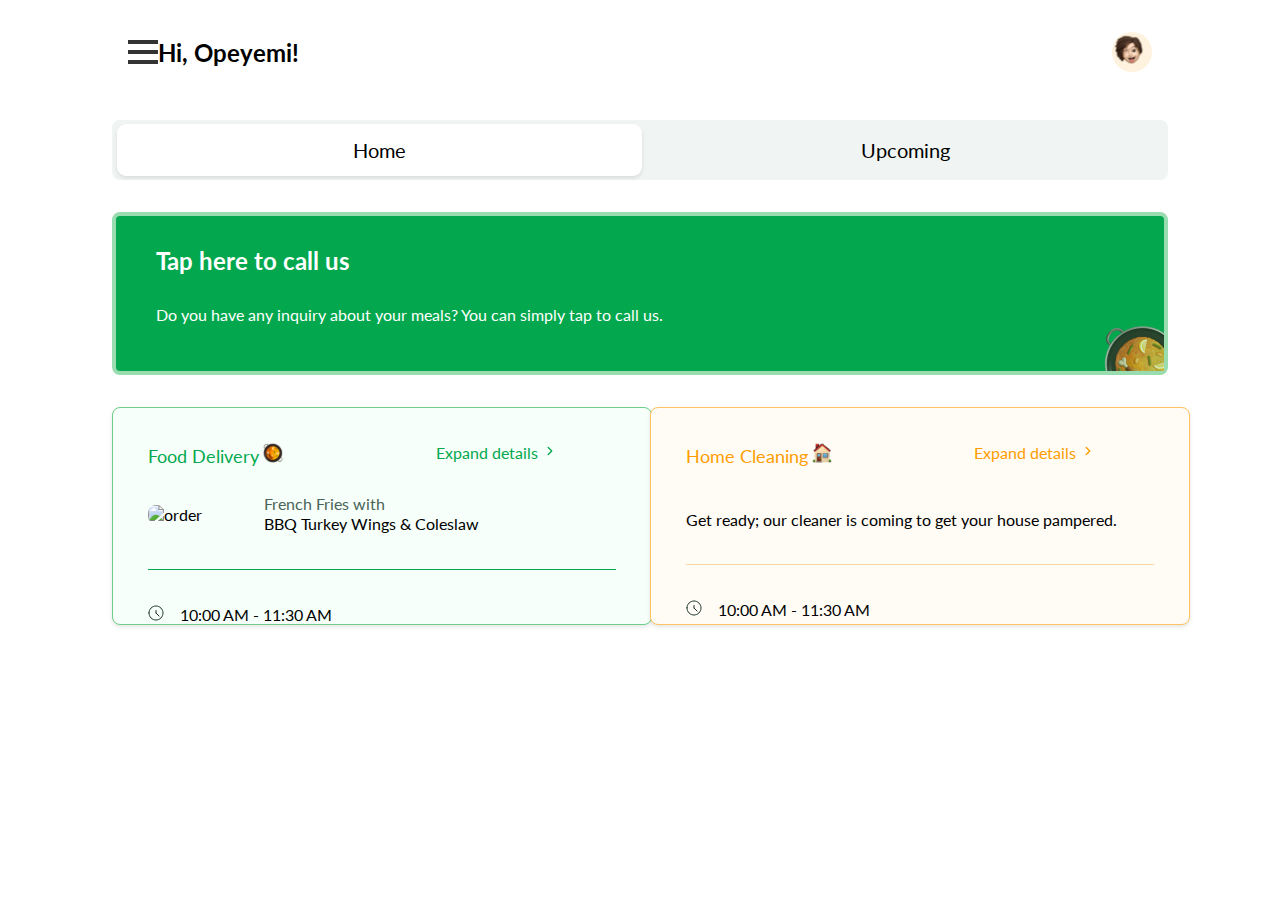
==== home.html @ b4d0a878 "created  homePage(screen  9) and started the modal" ====
<!DOCTYPE html>
<html lang="en">
  <head>
    <meta charset="UTF-8" />
    <meta http-equiv="X-UA-Compatible" content="IE=edge" />
    <meta name="viewport" content="width=device-width, initial-scale=1.0" />
    <link rel="stylesheet" href="./CSS/home.css" />
    <link rel="stylesheet" href="CSS/modal.css">
    <link rel="preconnect" href="https://fonts.googleapis.com" />
    <link rel="preconnect" href="https://fonts.gstatic.com" crossorigin />
    <link
      href="https://fonts.googleapis.com/css2?family=Lato:ital,wght@0,100;0,300;0,400;0,700;0,900;1,400&display=swap"
      rel="stylesheet"
    />
    <script src="./JS/script.js" defer></script>
    <title>Document</title>
  </head>
  <body class="container">
    <header class="mobile-header">
      <div class="left-content">
        <button
          class="menu-toggle"
          aria-label="Toggle Menu"
        >
          <span></span>
          <span></span>
          <span></span>
        </button>

        <h2 >Hi, Opeyemi!</h2>
      </div>
      <div class="picture right-content">
        <img
          src="./Assests/profilepicture.svg  "
          alt="DP"
          class="profilepicture"
        />
      </div>
    </header>

    <div class="heading">
      <p class="active">Home</p>
      <p>Upcoming</p>
    </div>

    <div class="inquiry">
      <h2>Tap here to call us</h2>
      <p>
        Do you have any inquiry about your meals? You can simply tap to call us.
      </p>
      <div class="image">
        <img src="./Assests/inquiry.svg" alt="food" />
      </div>
    </div>

    <div class="card-list">
        <section class="card coloured_1">
          <div class="card-details">
            <div class="card-descr">
                <span class="descr-span" style="color: #03a84e;">Food Delivery</span>
              <img src="./Assests/food.svg" alt="food" />
            </div>
            <div class="card-descr descr-p1" id="getFoodDetails">
              <span > Expand details </span>
              <span><img src="./Assests/ArrowExpand.svg" alt="" /></span>
            </div>
          </div>
          <div class="food-item time">
            <img src="./Assests/chicken.svg" alt="order" class="food-image">
            <div class="food-info">
              <h2>French Fries with</h2>
              <p>BBQ Turkey Wings & Coleslaw</p>
            </div>
          </div>
          
          <div class="line2"></div>
          <div class="time">
            <img src="./Assests/clock.svg" alt="time">
            <p class="time-time">10:00 AM - 11:30 AM</p>
          </div>
        </section>
        <section class="card coloured_2">
          <div class="card-details">
            <div class="card-descr">
                <span class="descr-span" style="color: #FF9D00;">Home Cleaning</span>
              <img src="./Assests/cleaning.svg" alt="food" />
            </div>
            <div class="card-descr descr-p2" id="getCleaningDetails">
              <span > Expand details </span>
              <span><img src="./Assests/Arrow (1).svg" alt="" /></span>
            </div>
          </div>
          <p class="time" style="padding-top: 2rem;">Get ready; our cleaner is coming to get your house pampered.</p>
          <div class="line"></div>
          <div class="time">
            <img src="./Assests/clock.svg" alt="time">
            <p class="time-time">10:00 AM - 11:30 AM</p>
          </div>
        </section>
    </div>

    <div id="modal" class="modal">
      <div class="modal-content">
        <p>Mon, 08 Sep 2021</p>
        <span class="close-btn" id='closeBtn' onclick="closeModal()">&times;</span>
        <div class="food-item time">
          <img src="./Assests/food.svg" alt="order" class="food-image">
          <div class="food-info">
            <h2>Order Status</h2>
            <p>Order has arrived</p>
          </div>
        </div>
        <h2>Modal Title</h2>
        <p>This is the content of the modal.</p>
      </div>
    </div>
  </body>
</html>
---- CSS/home.css ----
* {
  margin: 0;
  padding: 0;
  box-sizing: border-box;
}

body {
  font-family: "Lato", sans-serif;
}

.container {
  background-color: white;
  margin: 1rem 7rem 0 7rem;
  display: flex;
  flex-direction: column;
  justify-content: center;
}

.picture {
  display: flex;
  align-items: center;
  justify-content: center;
  width: 40px;
  height: 40px;
  flex-shrink: 0;
  background: #fff3df;
  border-radius: 50%;
}

.mobile-header {
  display: flex;
  align-items: center;
  justify-content: space-between;
  padding: 1rem;
  background-color: white;
}
.heading {
  display: flex;
  align-items: center;
  justify-content: space-around;
  background: #f0f4f2;
  height: 60px;
  width: 100%;
  font-size: 20px;
  border-radius: 8px;
  margin-top: 2rem;
}

.heading p {
  flex: 1;
  text-align: center;
  padding: 0.9rem;
  cursor: pointer;
  transition: background-color 0.3s ease;
}

.heading p.active {
  background-color: white;
  width: 50%;
  margin-left: 0.3rem;
  border-radius: 9px;
  box-shadow: 0 2px 4px rgba(0, 0, 0, 0.1);
}

.menu-toggle {
  display: flex;
  flex-direction: column;
  justify-content: space-between;
  width: 30px;
  height: 24px;
  cursor: pointer;
  background-color: transparent;
  border: none;
  padding: 0;
  margin: 0;
}

.menu-toggle span {
  width: 30px;
  height: 4px;
  background-color: #333;
  transition: transform 0.3s ease;
}

.left-content {
  display: flex;
  align-items: center;
}

.right-content img {
  width: 40px;
  height: 40px;
  object-fit: cover;
  border-radius: 50%;
}

.inquiry {
  border-radius: 8px;
  border: 4px solid #98dcaf;
  background: #03a84e;
  margin-top: 2rem;
  color: white;
}

.inquiry h2,
.inquiry p {
  padding: 30px 0 0 40px;
}

.image {
  display: flex;
  align-items: end;
  justify-content: end;
}

.food-details {
  border-radius: 8px;
  border: 1px solid #6ece8a;
  background: #f6fffa;
}

.food-details button {
  display: inline-flex;
  height: 24px;
  padding: 6px;
  align-items: center;
  gap: 2px;
  flex-shrink: 0;
  border-radius: 100px;
  background: #e9fbf2;
}

.line {
  height: 1px;
  width: 87%;
  margin: 35px;
  background: #ffda9f;
}

.line2 {
  height: 1px;
  width: 87%;
  margin: 35px;
  background: #03a84e;
}

.card-list {
  display: grid;
  grid-template-columns: repeat(auto-fit, minmax(300px, 1fr));
  gap: 20px;
  margin-top: 2rem;
}

.card {
  border-radius: 16px;
  overflow: hidden;
  box-shadow: 0 2px 4px rgba(0, 0, 0, 0.1);
  width: 540px;
  transition: ease-in all 0.5s;
  transition-duration: 300ms;
  cursor: pointer;
}

.card:hover {
  transform: translateY(-1px);
  transform: scale(0.97);
}

.card-details {
  display: flex;
  height: 70px;
  width: 480px;
  justify-content: space-between;
  overflow-x: auto;
  padding: 35px;
}

.card-descr {
  height: 100%;
}

.descr-span {
  color: #0f241b;
  font-size: 18px;
  font-style: normal;
  font-weight: 400;
  line-height: 24px;
}

.descr-p1{
  color: #03a84e;
  text-align: right;
  font-size: 16px;
  font-style: normal;
  font-weight: 400;
  line-height: 20px;
}
.descr-p2{
 color: #FF9D00;
 text-align: right;
  font-size: 16px;
  font-style: normal;
  font-weight: 400;
  line-height: 20px;
}
.time {
  display: flex;
  align-items: start;
  justify-content: start;
  padding-left: 35px;
}

.time-time{
    margin-left: 1rem;
}

.coloured_2 {
  border-radius: 8px;
  border: 1px solid #ffc260;
  background: #fffbf5;
}

.coloured_1 {
  border-radius: 8px;
  border: 1px solid #6ece8a;
  background: #f6fffa;
}

.food-item {
    display: flex;
    align-items: center;
    margin-top: 1rem;
  }
  
.food-image {
    width: 100px; 
    height: auto; 
    margin-right: 1rem;
    border-radius: 8px; 
}
  
.food-info {
    display: flex;
    flex-direction: column;
}

.food-info h2{
 color: #4B6358;
 font-size: 16px;
 font-weight: 400;
 line-height: 20px;
 letter-spacing: 0em;
 text-align: left; 
}

.food-info p{
    font-size: 16px;
    font-weight: 400;
    line-height: 20px;
    letter-spacing: 0em;
    text-align: left; 
}
---- CSS/modal.css ----
.modal {
  display: none;
  justify-content: center;
  align-items: center;
  position: fixed;
  top: 0;
  left: 0;
  width: 100%;
  height: 100%;
  background-color: rgba(0, 0, 0, 0.8);
  z-index: 999;
  animation: fadeIn 0.5s ease-out;
}

.modal-content {
  background-color: #fff;
  padding: 1rem;
  border-radius: 8px;
  box-shadow: 0 0 10px rgba(0, 0, 0, 0.3);
  opacity: 0;
  animation: slideUp 0.3s ease-out 0.2s forwards;
}

.close-btn {
  position: absolute;
  top: 0.5rem;
  right: 0.5rem;
  font-size: 24px;
  cursor: pointer;
  opacity: 0.5;
  transition: opacity 0.2s ease;
}

.close-btn:hover {
  opacity: 1;
}

@keyframes fadeIn {
  from {
    opacity: 0;
    transform: translateY(-20px);
  }
  to {
    opacity: 1;
    transform: translateY(0);
  }
}

@keyframes slideUp {
  to {
    opacity: 1;
    transform: translateY(0);
  }
}
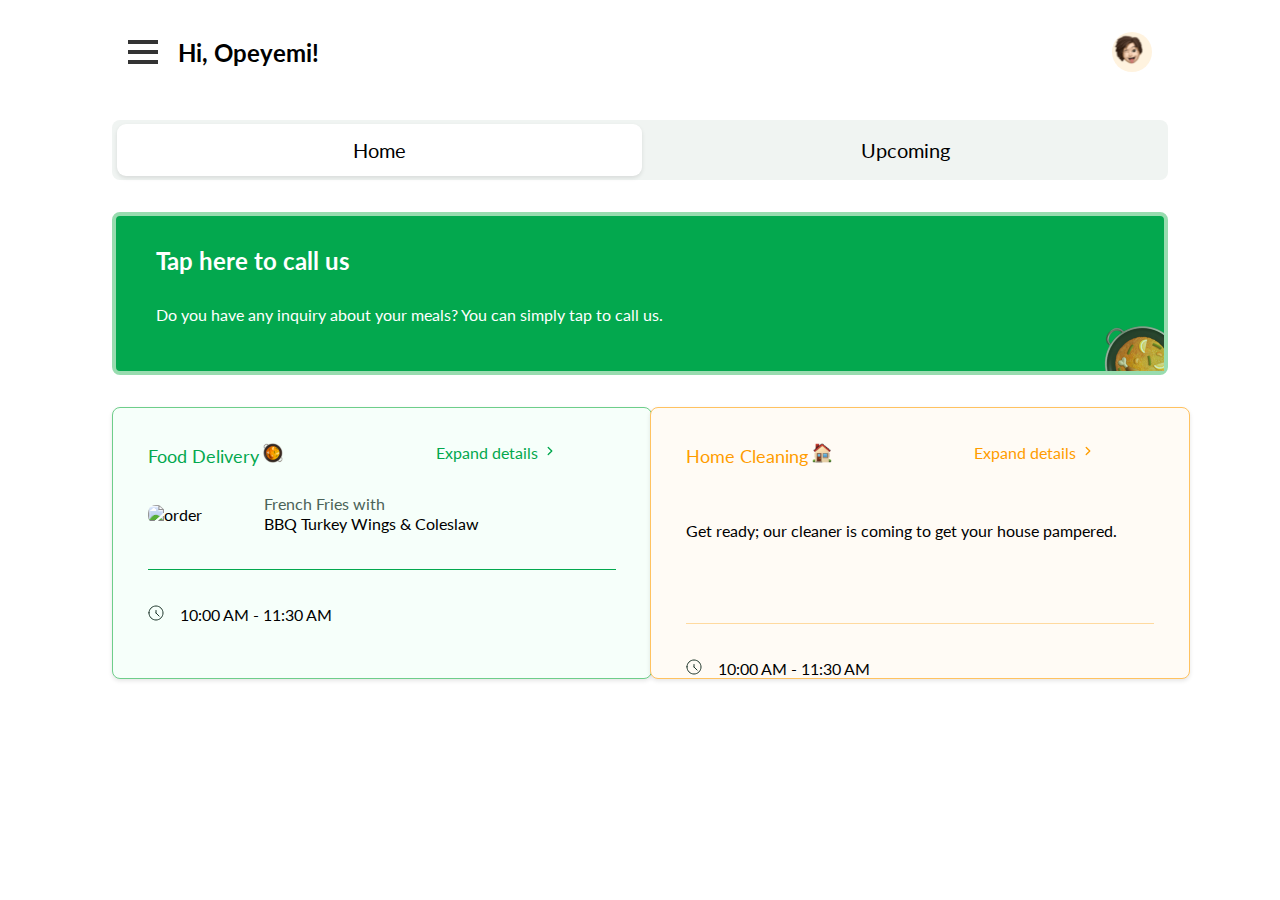
==== commit 7cd41222: "finished the food details modal (screen 10)" ====
--- a/home.html
+++ b/home.html
@@ -27,7 +27,7 @@
           <span></span>
         </button>
 
-        <h2 >Hi, Opeyemi!</h2>
+        <h2>Hi, Opeyemi!</h2>
       </div>
       <div class="picture right-content">
         <img
@@ -87,10 +87,10 @@
             </div>
             <div class="card-descr descr-p2" id="getCleaningDetails">
               <span > Expand details </span>
-              <span><img src="./Assests/Arrow (1).svg" alt="" /></span>
+              <span><img src="./Assests/CleaningExpand.svg" alt="" /></span>
             </div>
           </div>
-          <p class="time" style="padding-top: 2rem;">Get ready; our cleaner is coming to get your house pampered.</p>
+          <p class="time" style="padding-top: 2.7rem; padding-bottom: 3rem;">Get ready; our cleaner is coming to get your house pampered.</p>
           <div class="line"></div>
           <div class="time">
             <img src="./Assests/clock.svg" alt="time">
@@ -101,17 +101,44 @@
 
     <div id="modal" class="modal">
       <div class="modal-content">
-        <p>Mon, 08 Sep 2021</p>
+        <p class="modal-date">Mon, 08 Sep 2021</p>
         <span class="close-btn" id='closeBtn' onclick="closeModal()">&times;</span>
-        <div class="food-item time">
-          <img src="./Assests/food.svg" alt="order" class="food-image">
-          <div class="food-info">
+        <div class="food-item ">
+          <img src="./Assests/food.svg" alt="order" class="order-img">
+          <div class="food-info order-info">
             <h2>Order Status</h2>
-            <p>Order has arrived</p>
+            <h3>Order has arrived</h3>
           </div>
         </div>
-        <h2>Modal Title</h2>
-        <p>This is the content of the modal.</p>
+        <div class="address-details food-info">
+          <h2 style="margin-bottom: 0.7rem;">Delivery Address</h2>
+          <p>No 6B, Radiators Spring, Lightning Estate, Lagos, Nigeria.</p>
+        </div>
+        
+        <div >
+          <ul class="orderProgress">
+            <li class="orderProgress-item current">
+              <section class="order-item">
+                <div class="order-details">
+                  <h3>Order has arrived</h3>
+                  <p>10:56 AM</p>
+                </div>
+               <p>Your order has arrived at your location. Pick it up!</p> 
+              </section>
+            </li>
+            <li class="orderProgress-item is-done">
+              <section class="order-item">
+                <div class="order-details">
+                  <h3>Order on the way</h3>
+                  <p>9:14 AM</p>
+                </div>
+               <p>Your order has been dispatched and is on the way to you.</p>
+              </section>
+              
+          </ul>
+          </div>
+        
+
       </div>
     </div>
   </body>
--- a/CSS/home.css
+++ b/CSS/home.css
@@ -87,6 +87,10 @@
   align-items: center;
 }
 
+.left-content h2{
+  padding-left: 20px;
+}
+
 .right-content img {
   width: 40px;
   height: 40px;
@@ -100,6 +104,7 @@
   background: #03a84e;
   margin-top: 2rem;
   color: white;
+  cursor: pointer;
 }
 
 .inquiry h2,
--- a/CSS/modal.css
+++ b/CSS/modal.css
@@ -10,6 +10,7 @@
   background-color: rgba(0, 0, 0, 0.8);
   z-index: 999;
   animation: fadeIn 0.5s ease-out;
+  font-family: "Lato", sans-serif;
 }
 
 .modal-content {
@@ -19,20 +20,169 @@
   box-shadow: 0 0 10px rgba(0, 0, 0, 0.3);
   opacity: 0;
   animation: slideUp 0.3s ease-out 0.2s forwards;
+  width: 60%;
+  top: 50%;
+  left: 50%;
+  padding: 50px;
 }
 
 .close-btn {
-  position: absolute;
+  text-align: center;
+  position: absolute;
+  margin-top: 2.1rem;
+  margin-right: 2.1rem;
   top: 0.5rem;
   right: 0.5rem;
   font-size: 24px;
   cursor: pointer;
+  background: #f0f4f2;
+  border-radius: 50%;
+  width: 30px;
+  height: 30px;
   opacity: 0.5;
   transition: opacity 0.2s ease;
 }
 
 .close-btn:hover {
   opacity: 1;
+}
+
+.food-order {
+  width: 18px;
+  height: 18px;
+  background: white;
+  border: 5px solid #03a84e;
+  border-radius: 50%;
+  margin-right: 2rem;
+}
+
+.order-details {
+  display: flex;
+  align-items: center;
+  justify-content: space-between;
+}
+
+.order-details p {
+  color: #4b6358;
+}
+
+.address-details {
+  margin-top: 2rem;
+  border: 1px dotted #cbd8d2;
+  height: 110px;
+  padding-left: 25px;
+  padding-top: 25px;
+  margin-bottom: 2rem;
+  border-radius: 8px;
+}
+
+.food-order-body {
+  display: flex;
+  align-items: center;
+  justify-content: start;
+}
+
+.order-img {
+  width: 50px;
+  padding-left: -10px;
+}
+
+.order-info {
+  padding-left: 10px;
+}
+
+.modal-date {
+  color: #4b6358;
+  font-size: 14px;
+  font-style: normal;
+  font-weight: 400;
+  line-height: 16px;
+}
+
+.wrapper {
+  width: 330px;
+  font-family: "Helvetica";
+  font-size: 14px;
+  border: 1px solid #ccc;
+}
+
+.order-item {
+  height: 100px;
+}
+.orderProgress {
+  position: relative;
+  padding-left: 45px;
+  list-style: none;
+}
+
+.orderProgress::before {
+  display: inline-block;
+  content: "";
+  position: absolute;
+  top: 0;
+  left: 15px;
+  width: 10px;
+  height: 100%;
+}
+
+.orderProgress-item {
+  position: relative;
+  counter-increment: list;
+}
+
+.orderProgress-item:not(:last-child) {
+  padding-bottom: 20px;
+}
+
+.orderProgress-item::before {
+  display: inline-block;
+  content: "";
+  position: absolute;
+  left: -30px;
+  height: 100%;
+  width: 10px;
+}
+
+.orderProgress-item::after {
+  content: "";
+  display: inline-block;
+  position: absolute;
+  top: 0;
+  left: -40px;
+  width: 20px;
+  height: 20px;
+  border-radius: 50%;
+  background-color: #fff;
+}
+
+.orderProgress-item.is-done::before {
+  border-left: 2px dotted #fcfffe;
+}
+
+.orderProgress-item.is-done::after {
+  content: "✔";
+  font-size: 30px;
+  width: 10px;
+  color: #03a84e;
+  text-align: center;
+}
+
+.orderProgress-item.current::before {
+  border-left: 2px dotted #03a84e;
+}
+
+.orderProgress-item.current::after {
+  content: " ";
+  padding-top: 1px;
+  width: 11px;
+  height: 11px;
+  top: -4px;
+  left: -42px;
+  font-size: 14px;
+  text-align: center;
+  color: #03a84e;
+  border: 8px solid #03a84e;
+  background-color: white;
 }
 
 @keyframes fadeIn {
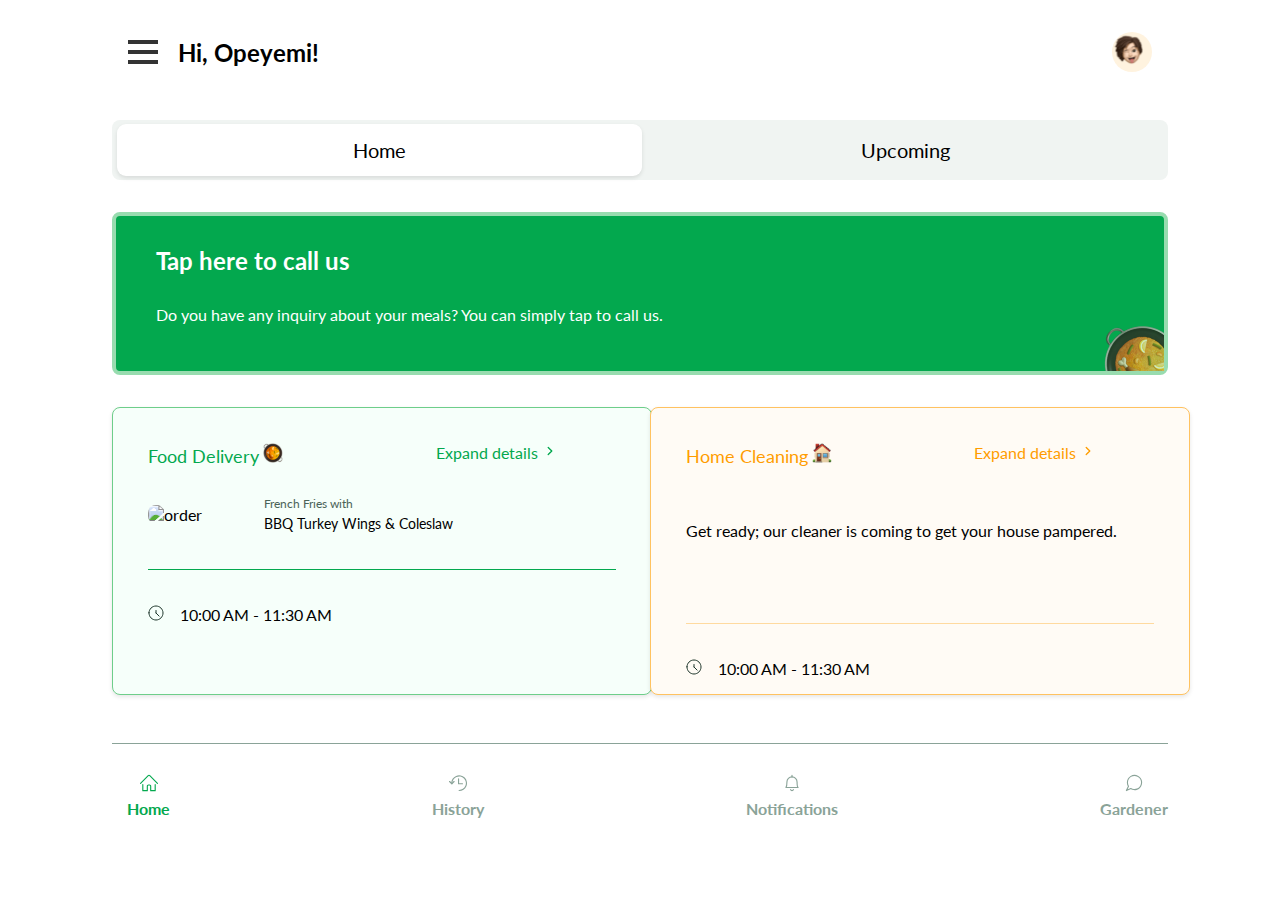
==== commit 95146d6a: "completed the second modal(screen 11)" ====
--- a/home.html
+++ b/home.html
@@ -31,7 +31,7 @@
       </div>
       <div class="picture right-content">
         <img
-          src="./Assests/profilepicture.svg  "
+          src="./Assets/profilepicture.svg  "
           alt="DP"
           class="profilepicture"
         />
@@ -49,7 +49,7 @@
         Do you have any inquiry about your meals? You can simply tap to call us.
       </p>
       <div class="image">
-        <img src="./Assests/inquiry.svg" alt="food" />
+        <img src="./Assets/inquiry.svg" alt="food" />
       </div>
     </div>
 
@@ -58,15 +58,15 @@
           <div class="card-details">
             <div class="card-descr">
                 <span class="descr-span" style="color: #03a84e;">Food Delivery</span>
-              <img src="./Assests/food.svg" alt="food" />
+              <img src="./Assets/food.svg" alt="food" />
             </div>
             <div class="card-descr descr-p1" id="getFoodDetails">
               <span > Expand details </span>
-              <span><img src="./Assests/ArrowExpand.svg" alt="" /></span>
+              <span><img src="./Assets/ArrowExpand.svg" alt="" /></span>
             </div>
           </div>
           <div class="food-item time">
-            <img src="./Assests/chicken.svg" alt="order" class="food-image">
+            <img src="./Assets/chicken.svg" alt="order" class="food-image">
             <div class="food-info">
               <h2>French Fries with</h2>
               <p>BBQ Turkey Wings & Coleslaw</p>
@@ -75,7 +75,7 @@
           
           <div class="line2"></div>
           <div class="time">
-            <img src="./Assests/clock.svg" alt="time">
+            <img src="./Assets/clock.svg" alt="time">
             <p class="time-time">10:00 AM - 11:30 AM</p>
           </div>
         </section>
@@ -83,35 +83,35 @@
           <div class="card-details">
             <div class="card-descr">
                 <span class="descr-span" style="color: #FF9D00;">Home Cleaning</span>
-              <img src="./Assests/cleaning.svg" alt="food" />
+              <img src="./Assets/cleaning.svg" alt="food" />
             </div>
             <div class="card-descr descr-p2" id="getCleaningDetails">
               <span > Expand details </span>
-              <span><img src="./Assests/CleaningExpand.svg" alt="" /></span>
+              <span><img src="./Assets/CleaningExpand.svg" alt="" /></span>
             </div>
           </div>
           <p class="time" style="padding-top: 2.7rem; padding-bottom: 3rem;">Get ready; our cleaner is coming to get your house pampered.</p>
           <div class="line"></div>
           <div class="time">
-            <img src="./Assests/clock.svg" alt="time">
+            <img src="./Assets/clock.svg" alt="time">
             <p class="time-time">10:00 AM - 11:30 AM</p>
           </div>
         </section>
     </div>
 
-    <div id="modal" class="modal">
+    <div id="orderModal" class="modal">
       <div class="modal-content">
         <p class="modal-date">Mon, 08 Sep 2021</p>
-        <span class="close-btn" id='closeBtn' onclick="closeModal()">&times;</span>
+        <span class="close-btn" id='closeOrderBtn' onclick="closeModal()">&times;</span>
         <div class="food-item ">
-          <img src="./Assests/food.svg" alt="order" class="order-img">
+          <img src="./Assets/food.svg" alt="order" class="order-img">
           <div class="food-info order-info">
             <h2>Order Status</h2>
             <h3>Order has arrived</h3>
           </div>
         </div>
         <div class="address-details food-info">
-          <h2 style="margin-bottom: 0.7rem;">Delivery Address</h2>
+          <h2 style="margin-bottom: 0.4rem;">Delivery Address</h2>
           <p>No 6B, Radiators Spring, Lightning Estate, Lagos, Nigeria.</p>
         </div>
         
@@ -134,12 +134,121 @@
                 </div>
                <p>Your order has been dispatched and is on the way to you.</p>
               </section>
-              
-          </ul>
-          </div>
+              </li>
+          </ul>
+        </div>
+      </div>
+    </div>
+
+    <div id="cleaningModal" class="modal">
+      <div class="modal-content">
+        <p class="modal-date">Mon, 08 Sep 2021</p>
+        <span class="close-btn" id='closeCleaningBtn'>&times;</span>
+        <div class="food-item ">
+          <img src="./Assets/cleaning.svg" alt="order" class="order-img">
+          <div class="food-info order-info">
+            <h2>Order Status</h2>
+            <h3>Cleaning completed</h3>
+          </div>
+        </div>
+        <div class="address-details food-info" style="margin-bottom: 0;">
+          <h2 style="margin-bottom: 0.4rem;">Cleaning Address</h2>
+          <p>No 6B, Radiators Spring, Lightning Estate, Lagos, Nigeria.</p>
+        </div>
+        <div class="address-details food-info" style="margin-top: 0;">
+          <h2 style="margin-bottom: 0.4rem;">Cleaner</h2>
+          <p>Kelechi Oguike</p>
+        </div>
         
-
-      </div>
-    </div>
+        <div >
+          <ul class="orderProgress">
+            <li class="orderProgress-item done">
+              <section class="order-item sizing-order-item">
+                <div class="order-details">
+                  <h3>Cleaning completed</h3>
+                  <p>4:01 PM</p>
+                </div>
+               <p>Give feedback.</p> 
+              </section>
+            </li>
+            <li class="orderProgress-item done">
+              <section class="order-item sizing-order-item">
+                <div class="order-details">
+                  <h3>Cleaning started</h3>
+                  <p>2:35 PM</p>
+                </div>
+               <p>Your cleaner has started cleaning.</p>
+              </section>
+              </li>
+              <li class="orderProgress-item done">
+                <section class="order-item sizing-order-item">
+                  <div class="order-details">
+                    <h3>Cleaner has arrived</h3>
+                    <p>2:26 PM</p>
+                  </div>
+                 <p>Your cleaner has arrived at your location.</p>
+                </section>
+                </li>
+                <li class="orderProgress-item done">
+                  <section class="order-item sizing-order-item">
+                    <div class="order-details">
+                      <h3>Cleaner en route</h3>
+                      <p>12:22 PM</p>
+                    </div>
+                   <p>Your cleaner is on the way to your location!</p>
+                  </section>
+                  </li>
+          </ul>
+        </div>
+      </div>
+    </div>
+
+    <div class="line3"></div>
+
+    <div class="footer-container">
+      <div class="footer-icon_container">
+          <ul>
+              <li>
+                  <a href="home.html">
+                      <div class="footer-icon">
+                          <img src="./Assets/Home.svg" alt="Home">
+                      </div>
+                      <h6 style="color: #03A84E;">Home</h6>
+                  </a>
+              </li>
+          </ul>
+          <ul>
+              <li>
+                  <a href="#">
+                      <div class="footer-icon">
+                          <img src="./Assets/History.svg" alt="History">
+                      </div>
+                      <h6>History</h6>
+                  </a>
+              </li>
+          </ul>
+          <ul>
+              <li>
+                  <a href="#">
+                      <div class="footer-icon">
+                          <img src="./Assets/Notification.svg" alt="Notification Bell">
+                      </div>
+                      <h6>Notifications</h6>
+                  </a>
+              </li>
+          </ul>
+          <ul>
+              <li>
+                  <a href="#">
+                      <div class="footer-icon">
+                          <img src="./Assets/Chat.svg" alt="Chat">
+                      </div>
+                      <h6>Gardener</h6>
+                  </a>
+              </li>
+          </ul>
+      </div>
+  </div>
+
   </body>
 </html>
--- a/CSS/home.css
+++ b/CSS/home.css
@@ -6,6 +6,10 @@
 
 body {
   font-family: "Lato", sans-serif;
+}
+
+html{
+  scroll-behavior: smooth;
 }
 
 .container {
@@ -87,7 +91,7 @@
   align-items: center;
 }
 
-.left-content h2{
+.left-content h2 {
   padding-left: 20px;
 }
 
@@ -147,6 +151,13 @@
   width: 87%;
   margin: 35px;
   background: #03a84e;
+}
+
+.line3{
+  height: 1px;
+  width: 100%;
+  margin-top: 3rem;
+  background: #8AA398;
 }
 
 .card-list {
@@ -192,7 +203,7 @@
   line-height: 24px;
 }
 
-.descr-p1{
+.descr-p1 {
   color: #03a84e;
   text-align: right;
   font-size: 16px;
@@ -200,9 +211,9 @@
   font-weight: 400;
   line-height: 20px;
 }
-.descr-p2{
- color: #FF9D00;
- text-align: right;
+.descr-p2 {
+  color: #ff9d00;
+  text-align: right;
   font-size: 16px;
   font-style: normal;
   font-weight: 400;
@@ -215,8 +226,9 @@
   padding-left: 35px;
 }
 
-.time-time{
-    margin-left: 1rem;
+.time-time {
+  margin-left: 1rem;
+  margin-bottom: 1rem;
 }
 
 .coloured_2 {
@@ -232,37 +244,64 @@
 }
 
 .food-item {
-    display: flex;
-    align-items: center;
-    margin-top: 1rem;
-  }
-  
+  display: flex;
+  align-items: center;
+  margin-top: 1rem;
+}
+
 .food-image {
-    width: 100px; 
-    height: auto; 
-    margin-right: 1rem;
-    border-radius: 8px; 
-}
-  
+  width: 100px;
+  height: auto;
+  margin-right: 1rem;
+  border-radius: 8px;
+}
+
 .food-info {
-    display: flex;
-    flex-direction: column;
-}
-
-.food-info h2{
- color: #4B6358;
- font-size: 16px;
- font-weight: 400;
- line-height: 20px;
- letter-spacing: 0em;
- text-align: left; 
-}
-
-.food-info p{
-    font-size: 16px;
-    font-weight: 400;
-    line-height: 20px;
-    letter-spacing: 0em;
-    text-align: left; 
-}
-  
+  display: flex;
+  flex-direction: column;
+}
+
+.food-info h2 {
+  color: #4b6358;
+  font-size: 12px;
+  font-weight: 400;
+  line-height: 20px;
+  letter-spacing: 0em;
+  text-align: left;
+}
+
+.food-info p {
+  font-size: 14px;
+  font-weight: 400;
+  line-height: 20px;
+  letter-spacing: 0em;
+  text-align: left;
+}
+
+.footer-icon_container {
+  display: flex;
+  justify-content: space-between;
+  align-items: center;
+  margin-top: 30px;
+}
+
+.footer-icon_container ul li {
+  margin-left: 15px;
+  list-style: none;
+}
+
+.footer-icon_container ul li a {
+  text-decoration: none;
+}
+
+.footer-icon_container ul li a h6 {
+  color: #8aa398;
+  font-size: 1rem;
+  margin-top: 7px;
+}
+
+.footer-icon {
+  display: flex;
+  justify-content: center;
+  align-items: center;
+}
--- a/CSS/modal.css
+++ b/CSS/modal.css
@@ -20,17 +20,17 @@
   box-shadow: 0 0 10px rgba(0, 0, 0, 0.3);
   opacity: 0;
   animation: slideUp 0.3s ease-out 0.2s forwards;
-  width: 60%;
+  width: 50%;
   top: 50%;
   left: 50%;
-  padding: 50px;
+  padding: 30px;
 }
 
 .close-btn {
   text-align: center;
   position: absolute;
-  margin-top: 2.1rem;
-  margin-right: 2.1rem;
+  margin-top: 1rem;
+  margin-right: 1rem;
   top: 0.5rem;
   right: 0.5rem;
   font-size: 24px;
@@ -61,18 +61,21 @@
   align-items: center;
   justify-content: space-between;
 }
+.order-details h3{
+  font-size: 16px;
+}
 
 .order-details p {
   color: #4b6358;
 }
 
 .address-details {
-  margin-top: 2rem;
+  margin-top: 1.5rem;
   border: 1px dotted #cbd8d2;
-  height: 110px;
-  padding-left: 25px;
-  padding-top: 25px;
-  margin-bottom: 2rem;
+  height: 90px;
+  padding-left: 20px;
+  padding-top: 20px;
+  margin-bottom: 1.5rem;
   border-radius: 8px;
 }
 
@@ -107,7 +110,16 @@
 }
 
 .order-item {
-  height: 100px;
+  height: 80px;
+}
+
+.sizing-order-item{
+  height: 53px !important;
+}
+
+.order-item p{
+  color: #4B6358;
+  font-size: 14px;
 }
 .orderProgress {
   position: relative;
@@ -159,12 +171,18 @@
   border-left: 2px dotted #fcfffe;
 }
 
-.orderProgress-item.is-done::after {
+.orderProgress-item.done::before {
+  border-left: 2px dotted #03a84e;
+}
+
+.orderProgress-item.is-done::after, .orderProgress-item.done::after {
   content: "✔";
   font-size: 30px;
-  width: 10px;
+  width: 40px;
+  height: 45px;
   color: #03a84e;
-  text-align: center;
+  background: white;
+  margin-top: -0.3rem;
 }
 
 .orderProgress-item.current::before {
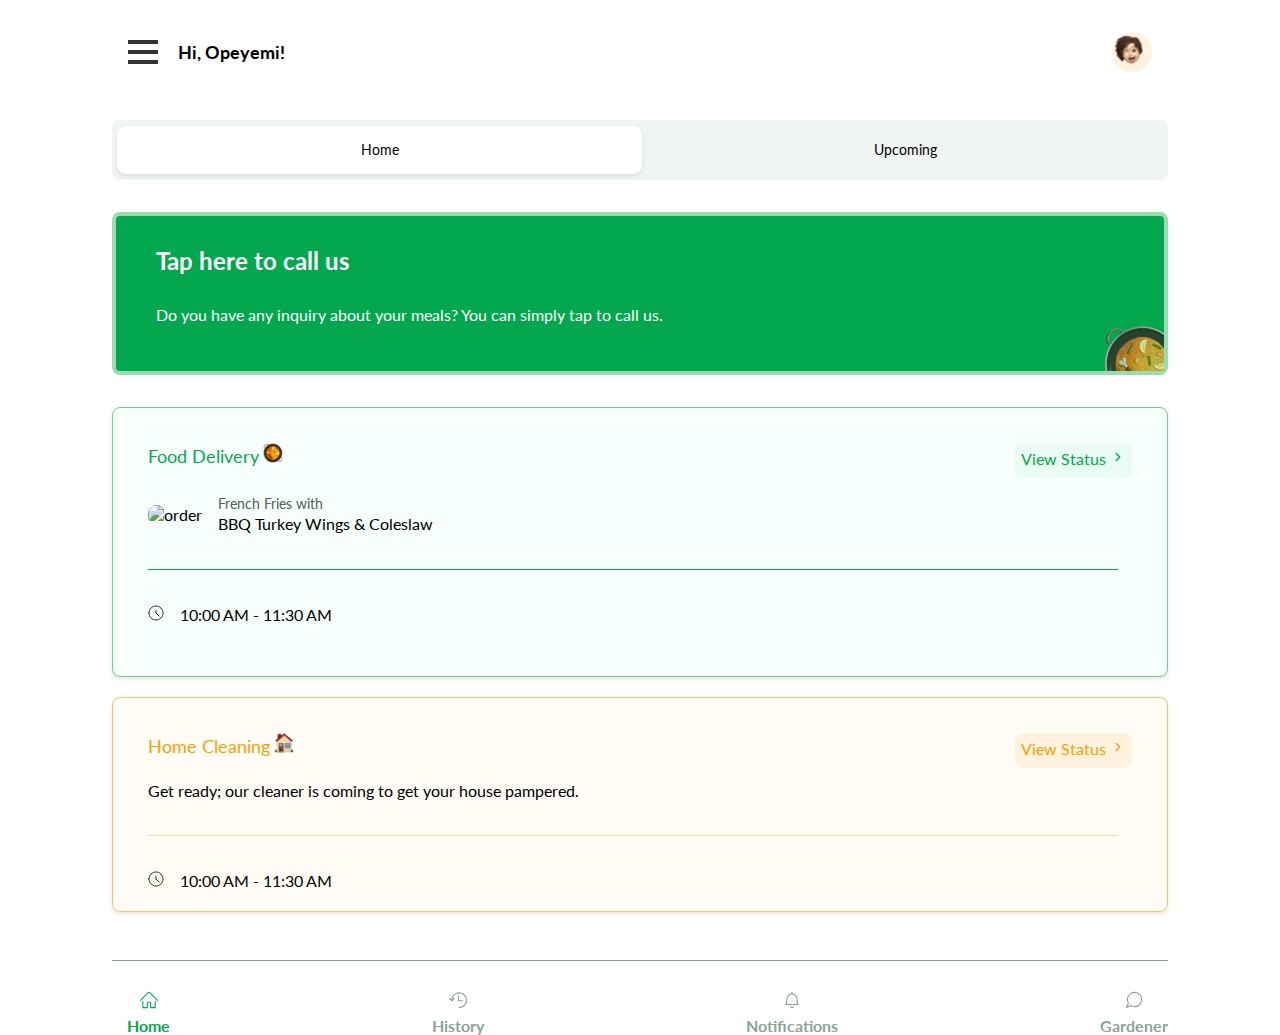
==== commit 4116ca21: "responsiveness for screen 9" ====
--- a/home.html
+++ b/home.html
@@ -5,7 +5,8 @@
     <meta http-equiv="X-UA-Compatible" content="IE=edge" />
     <meta name="viewport" content="width=device-width, initial-scale=1.0" />
     <link rel="stylesheet" href="./CSS/home.css" />
-    <link rel="stylesheet" href="CSS/modal.css">
+    <link rel="stylesheet" href="./CSS/modal.css">
+    <link rel="stylesheet" href="./CSS/responsiveness.css">
     <link rel="preconnect" href="https://fonts.googleapis.com" />
     <link rel="preconnect" href="https://fonts.gstatic.com" crossorigin />
     <link
@@ -54,14 +55,14 @@
     </div>
 
     <div class="card-list">
-        <section class="card coloured_1">
+        <section class="cards coloured_1">
           <div class="card-details">
             <div class="card-descr">
                 <span class="descr-span" style="color: #03a84e;">Food Delivery</span>
               <img src="./Assets/food.svg" alt="food" />
             </div>
-            <div class="card-descr descr-p1" id="getFoodDetails">
-              <span > Expand details </span>
+            <div class="card-descr descr-p1 sizing-card-descr" id="getFoodDetails" style="background: #E9FBF2; padding: 6px; border-radius: 8px;">
+              <span > View Status </span>
               <span><img src="./Assets/ArrowExpand.svg" alt="" /></span>
             </div>
           </div>
@@ -79,18 +80,18 @@
             <p class="time-time">10:00 AM - 11:30 AM</p>
           </div>
         </section>
-        <section class="card coloured_2">
+        <section class="cards coloured_2">
           <div class="card-details">
             <div class="card-descr">
                 <span class="descr-span" style="color: #FF9D00;">Home Cleaning</span>
               <img src="./Assets/cleaning.svg" alt="food" />
             </div>
-            <div class="card-descr descr-p2" id="getCleaningDetails">
-              <span > Expand details </span>
+            <div class="card-descr descr-p2 sizing-card-descr" id="getCleaningDetails" style="background: #FFF3DF; padding: 6px; border-radius: 8px;">
+              <span >View Status </span>
               <span><img src="./Assets/CleaningExpand.svg" alt="" /></span>
             </div>
           </div>
-          <p class="time" style="padding-top: 2.7rem; padding-bottom: 3rem;">Get ready; our cleaner is coming to get your house pampered.</p>
+          <p class="time cleaning-details-time">Get ready; our cleaner is coming to get your house pampered.</p>
           <div class="line"></div>
           <div class="time">
             <img src="./Assets/clock.svg" alt="time">
--- a/CSS/home.css
+++ b/CSS/home.css
@@ -8,7 +8,7 @@
   font-family: "Lato", sans-serif;
 }
 
-html{
+html {
   scroll-behavior: smooth;
 }
 
@@ -38,6 +38,15 @@
   padding: 1rem;
   background-color: white;
 }
+
+.mobile-header h2 {
+  font-size: 18px;
+  font-weight: 700;
+  line-height: 28px;
+  letter-spacing: 0em;
+  text-align: left;
+}
+
 .heading {
   display: flex;
   align-items: center;
@@ -56,6 +65,11 @@
   padding: 0.9rem;
   cursor: pointer;
   transition: background-color 0.3s ease;
+  font-size: 14px;
+  font-weight: 400;
+  line-height: 20px;
+  letter-spacing: 0em;
+  text-align: center;
 }
 
 .heading p.active {
@@ -153,11 +167,11 @@
   background: #03a84e;
 }
 
-.line3{
+.line3 {
   height: 1px;
   width: 100%;
   margin-top: 3rem;
-  background: #8AA398;
+  background: #8aa398;
 }
 
 .card-list {
@@ -167,7 +181,7 @@
   margin-top: 2rem;
 }
 
-.card {
+.cards {
   border-radius: 16px;
   overflow: hidden;
   box-shadow: 0 2px 4px rgba(0, 0, 0, 0.1);
@@ -177,7 +191,7 @@
   cursor: pointer;
 }
 
-.card:hover {
+.cards:hover {
   transform: translateY(-1px);
   transform: scale(0.97);
 }
@@ -185,9 +199,7 @@
 .card-details {
   display: flex;
   height: 70px;
-  width: 480px;
   justify-content: space-between;
-  overflow-x: auto;
   padding: 35px;
 }
 
@@ -250,7 +262,6 @@
 }
 
 .food-image {
-  width: 100px;
   height: auto;
   margin-right: 1rem;
   border-radius: 8px;
--- a/CSS/responsiveness.css
+++ b/CSS/responsiveness.css
@@ -0,0 +1,383 @@
+@media (max-width: 480px) {
+  .steps .circle,
+  .not-done {
+    height: 28.44px;
+    width: 28.44px;
+    font-size: 14px;
+  }
+  .wrapper {
+    margin: 1rem 2rem 0 2rem;
+  }
+  .descr {
+    width: 68%;
+    font-size: 14px;
+  }
+  .intro {
+    font-size: 18px;
+  }
+  .info h1 {
+    font-size: 20px;
+  }
+  .underline {
+    width: 85%;
+  }
+  .plan-right,
+  .date-error .discount-input {
+    font-size: 14px;
+  }
+  .plan-left,
+  .date-right,
+  .date-left {
+    font-size: 16px;
+  }
+  .date-left,
+  .plan-left {
+    font-weight: 600;
+  }
+  .card-list {
+    grid-template-columns: repeat(200px, 1fr);
+  }
+  .card {
+    height: 130px;
+    width: 100%;
+  }
+  .discount h2 {
+    font-size: 16px;
+    font-weight: 700;
+  }
+  .total-price {
+    font-size: 14px !important;
+    font-weight: 600 !important;
+  }
+
+  .profile-container {
+    margin: 10rem 5rem 5rem 5rem;
+  }
+
+  .profile-container h1 {
+    font-size: 20px;
+    font-weight: 700;
+    line-height: 32px;
+    letter-spacing: 0em;
+    text-align: center;
+  }
+
+  .profile-container p {
+    font-size: 16px;
+    font-weight: 400;
+    line-height: 24px;
+    letter-spacing: 0em;
+    text-align: center;
+  }
+
+  .profile-container-btn {
+    height: 50px;
+    width: 250px;
+    margin-top: 10rem;
+  }
+
+  .container {
+    margin: 1rem 2rem 0 2rem;
+  }
+
+  .inquiry h2,
+  .inquiry p {
+    padding: 20px 0 0 20px;
+  }
+  .cards {
+    height: 220px;
+    width: 100%;
+  }
+
+  .card-details, .time {
+    padding: 20px;
+  }
+
+  .descr-span {
+    font-size: 16px;
+  }
+  
+  .descr-p1, .descr-p2 {
+    font-size: 12px;
+    line-height: 16px;
+  }
+
+  .food-item {
+    margin-top: 0;
+    height: 60px;
+  }
+
+  .time-time {
+    margin-bottom: 0;
+  }
+
+  .line2,.line {
+   width: 89%;
+   margin-left: 20px;
+   margin-bottom: 2px;
+  }
+
+  .coloured_2{
+    height: 205px !important;
+  }
+
+  .cleaning-details-time{
+    padding-top: 0;
+    padding-bottom: 0;
+  }
+}
+
+@media (min-width: 481px) and (max-width: 767px) {
+  .underline {
+    width: 71%;
+  }
+  .card-list {
+    grid-template-columns: repeat(1, 1fr);
+  }
+  .card {
+    height: 130px;
+    width: 100%;
+  }
+
+  .sub-details {
+    font-size: 16px;
+  }
+  .total-price {
+    font-weight: 600 !important;
+  }
+  .profile-container {
+    margin: 12rem 5rem 5rem 5rem;
+  }
+
+  .profile-container h1 {
+    font-size: 20px;
+    font-weight: 700;
+    line-height: 32px;
+    letter-spacing: 0em;
+    text-align: center;
+  }
+
+  .profile-container p {
+    font-size: 16px;
+    font-weight: 400;
+    line-height: 24px;
+    letter-spacing: 0em;
+    text-align: center;
+  }
+
+  .profile-container-btn {
+    height: 50px;
+    width: 250px;
+    margin-top: 12rem;
+  }
+
+  .container {
+    margin: 1rem 4rem 0 4rem;
+  }
+
+  .cards {
+    height: 270px;
+    width: 100%;
+  }
+
+  .card-details, .time {
+    padding: 35px;
+  }
+
+  .descr-span {
+    font-size: 16px;
+  }
+  
+  .descr-p1, .descr-p2 {
+    font-size: 12px;
+    line-height: 16px;
+  }
+
+  .food-item {
+    margin-top: 0.6rem;
+    height: 70px;
+  }
+
+  .time-time {
+    margin-bottom: 0;
+  }
+
+  .line2,.line {
+   width: 88%;
+   margin-left: 35px;
+   margin-bottom: 2px;
+  }
+
+  .coloured_2{
+    height: 205px !important;
+  }
+
+  .cleaning-details-time{
+    padding-top: 0.8rem;
+    padding-bottom: 0;
+  }
+
+  .sizing-card-descr{
+    padding: 10px;
+    height: 35px;
+  }
+}
+
+@media (min-width: 768px) and (max-width: 1024px) {
+  .underline {
+    width: 78%;
+  }
+  .card-list {
+    grid-template-columns: repeat(1, 1fr);
+  }
+  .card {
+    height: 135px;
+    width: 100%;
+  }
+
+  .total-price {
+    font-weight: 600 !important;
+  }
+  .sub-details {
+    font-size: 16px;
+  }
+  .profile-container {
+    margin: 12rem 5rem 5rem 5rem;
+  }
+
+  .profile-container h1 {
+    font-size: 20px;
+    font-weight: 700;
+    line-height: 32px;
+    letter-spacing: 0em;
+    text-align: center;
+  }
+
+  .profile-container p {
+    font-size: 16px;
+    font-weight: 400;
+    line-height: 24px;
+    letter-spacing: 0em;
+    text-align: center;
+  }
+
+  .profile-container-btn {
+    height: 50px;
+    width: 250px;
+    margin-top: 12rem;
+  }
+
+  .cards {
+    height: 270px;
+    width: 100%;
+  }
+
+  .line2,.line {
+    width: 90%;
+    margin-left: 35px;
+   }
+
+   .coloured_2{
+    height: 215px !important;
+  }
+
+  .cleaning-details-time{
+    padding-top: 0.8rem;
+    padding-bottom: 0;
+  }
+
+  .sizing-card-descr{
+    padding: 10px;
+    height: 35px;
+  }
+}
+
+@media (min-width: 1025px) and (max-width: 1280px) {
+  .card-list {
+    grid-template-columns: repeat(1, 1fr);
+  }
+  .card {
+    height: 135px;
+    width: 100%;
+  }
+  .total-price {
+    font-weight: 600 !important;
+  }
+  .sub-details {
+    font-size: 16px;
+  }
+  .cards {
+    height: 270px;
+    width: 100%;
+  }
+
+  .line2,.line {
+    width: 92%;
+    margin-left: 35px;
+   }
+
+   .coloured_2{
+    height: 215px !important;
+  }
+
+  .cleaning-details-time{
+    padding-top: 0.8rem;
+    padding-bottom: 0;
+  }
+
+  .sizing-card-descr{
+    padding: 10px;
+    height: 35px;
+  }
+
+  .food-info h2 {
+    font-size: 14px;
+  }
+  
+  .food-info p {
+    font-size: 16px;
+  }
+}
+
+@media (min-width: 1281px) {
+  .underline {
+    width: 85%;
+  }
+  .card-list {
+    grid-template-columns: repeat(2, 1fr);
+  }
+  .card {
+    height: 135px;
+    width: 100%;
+  }
+  .total-price {
+    font-weight: 600 !important;
+  }
+  .sub-details {
+    font-size: 17px;
+  }
+
+  .cards {
+    height: 270px;
+    width: 100%;
+  }
+
+  .cleaning-details-time{
+    padding-top: 4rem;
+    padding-bottom: 0;
+  }
+
+  .sizing-card-descr{
+    padding: 10px;
+    height: 35px;
+  }
+
+  .food-info h2 {
+    font-size: 14px;
+  }
+  
+  .food-info p {
+    font-size: 16px;
+  }
+
+}
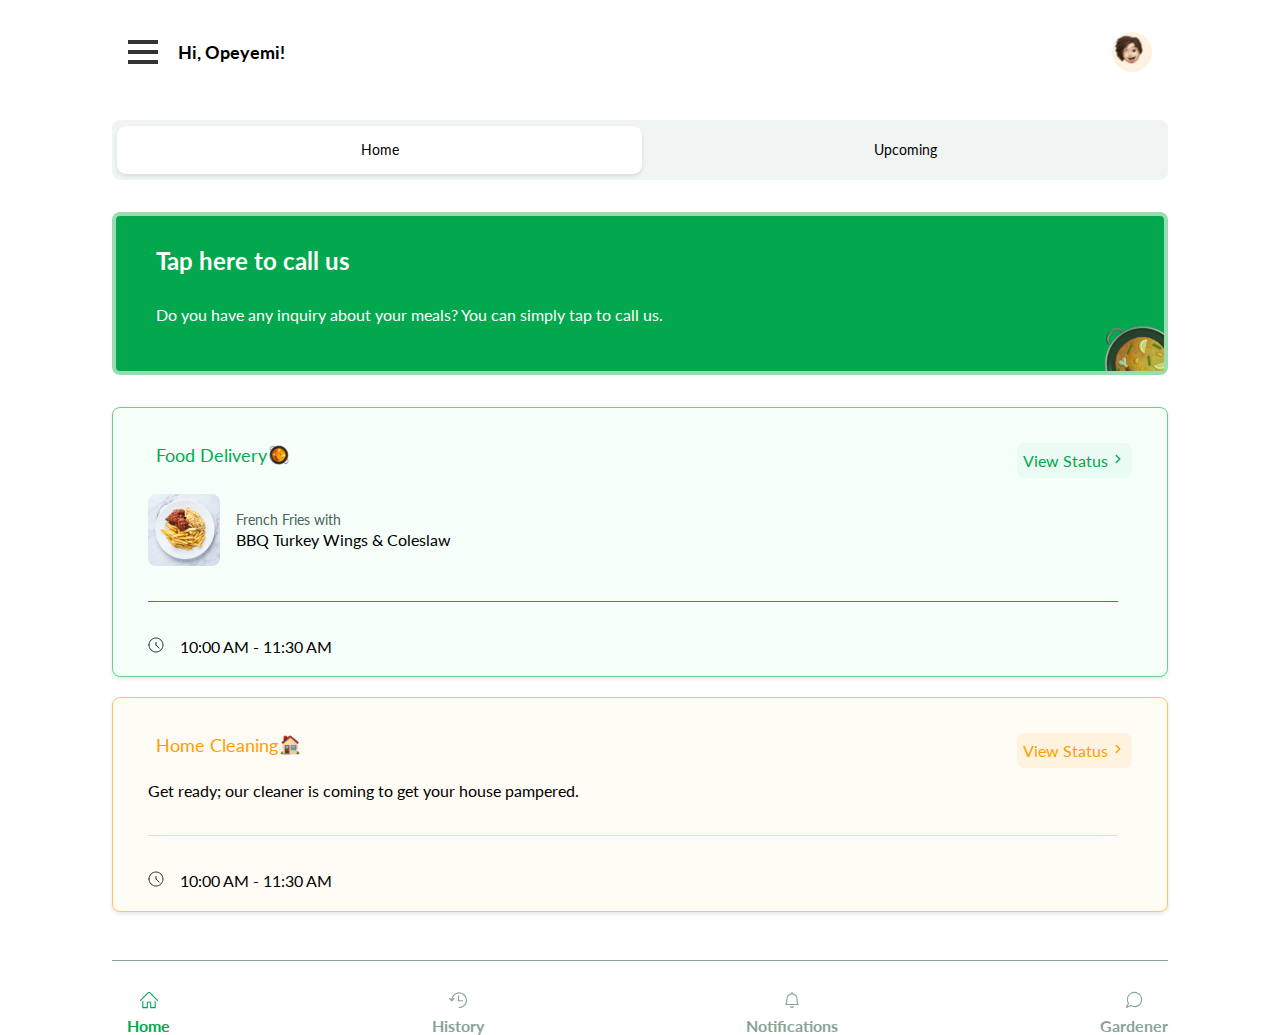
==== commit c759c0e4: "cleaning up" ====
--- a/home.html
+++ b/home.html
@@ -13,7 +13,7 @@
       href="https://fonts.googleapis.com/css2?family=Lato:ital,wght@0,100;0,300;0,400;0,700;0,900;1,400&display=swap"
       rel="stylesheet"
     />
-    <script src="./JS/script.js" defer></script>
+    <script src="./JS/home.js" defer></script>
     <title>Document</title>
   </head>
   <body class="container">
@@ -62,12 +62,12 @@
               <img src="./Assets/food.svg" alt="food" />
             </div>
             <div class="card-descr descr-p1 sizing-card-descr" id="getFoodDetails" style="background: #E9FBF2; padding: 6px; border-radius: 8px;">
-              <span > View Status </span>
+              <div > View Status </div>
               <span><img src="./Assets/ArrowExpand.svg" alt="" /></span>
             </div>
           </div>
           <div class="food-item time">
-            <img src="./Assets/chicken.svg" alt="order" class="food-image">
+            <img src="./Assets/BBQ(Plate).png" alt="order" class="food-image">
             <div class="food-info">
               <h2>French Fries with</h2>
               <p>BBQ Turkey Wings & Coleslaw</p>
--- a/CSS/home.css
+++ b/CSS/home.css
@@ -205,6 +205,13 @@
 
 .card-descr {
   height: 100%;
+  display: inline-flex;
+  height: 1.5rem;
+  padding: 0.5rem;
+  align-items: center;
+  gap: 0.125rem;
+  flex-shrink: 0;
+  border-radius: 6.25rem;
 }
 
 .descr-span {
--- a/CSS/modal.css
+++ b/CSS/modal.css
@@ -100,6 +100,7 @@
   font-style: normal;
   font-weight: 400;
   line-height: 16px;
+  margin-bottom: 1.5rem;
 }
 
 .wrapper {
@@ -125,6 +126,7 @@
   position: relative;
   padding-left: 45px;
   list-style: none;
+  margin-top: 2.6rem;
 }
 
 .orderProgress::before {
--- a/CSS/responsiveness.css
+++ b/CSS/responsiveness.css
@@ -50,8 +50,115 @@
     font-weight: 600 !important;
   }
 
-  .profile-container {
+   .profile-container {
     margin: 10rem 5rem 5rem 5rem;
+  }
+
+  /*.profile-container h1 {
+    font-size: 20px;
+    font-weight: 700;
+    line-height: 32px;
+    letter-spacing: 0em;
+    text-align: center;
+  }
+
+  .profile-container p {
+    font-size: 16px;
+    font-weight: 400;
+    line-height: 24px;
+    letter-spacing: 0em;
+    text-align: center;
+  }
+
+  .profile-container-btn {
+    height: 50px;
+    width: 250px;
+    margin-top: 10rem;
+  }
+
+  .container {
+    margin: 1rem 2rem 0 2rem;
+  }
+
+  .inquiry h2,
+  .inquiry p {
+    padding: 20px 0 0 20px;
+  }
+  .cards {
+    height: 220px;
+    width: 100%;
+  }
+
+  .card-details, .time {
+    padding: 20px;
+  }
+
+  .descr-span {
+    font-size: 16px;
+  }
+  
+  .descr-p1, .descr-p2 {
+    font-size: 12px;
+    line-height: 16px;
+  }
+
+  .food-item {
+    margin-top: 0;
+    height: 60px;
+  }
+
+  .time-time {
+    margin-bottom: 0;
+  }
+
+  .line2,.line {
+   width: 89%;
+   margin-left: 20px;
+   margin-bottom: 2px;
+  }
+
+  .coloured_2{
+    height: 205px !important;
+  }
+
+  .cleaning-details-time{
+    padding-top: 0;
+    padding-bottom: 0;
+  }
+
+  .modal-content {
+    width: 90%;
+  }
+
+  .address-details {
+    padding-left: 15px;
+    padding-top: 15px;
+    margin-bottom: 0.5rem;
+    border-radius: 8px;
+  } */
+
+}
+
+@media (min-width: 481px) and (max-width: 767px) {
+  .underline {
+    width: 71%;
+  }
+  .card-list {
+    grid-template-columns: repeat(1, 1fr);
+  }
+  .card {
+    height: 130px;
+    width: 100%;
+  }
+
+  .sub-details {
+    font-size: 16px;
+  }
+  .total-price {
+    font-weight: 600 !important;
+  }
+  /* .profile-container {
+    margin: 12rem 5rem 5rem 5rem;
   }
 
   .profile-container h1 {
@@ -73,24 +180,20 @@
   .profile-container-btn {
     height: 50px;
     width: 250px;
-    margin-top: 10rem;
+    margin-top: 12rem;
   }
 
   .container {
-    margin: 1rem 2rem 0 2rem;
-  }
-
-  .inquiry h2,
-  .inquiry p {
-    padding: 20px 0 0 20px;
-  }
+    margin: 1rem 4rem 0 4rem;
+  }
+
   .cards {
-    height: 220px;
+    height: 270px;
     width: 100%;
   }
 
   .card-details, .time {
-    padding: 20px;
+    padding: 35px;
   }
 
   .descr-span {
@@ -103,8 +206,8 @@
   }
 
   .food-item {
-    margin-top: 0;
-    height: 60px;
+    margin-top: 0.6rem;
+    height: 70px;
   }
 
   .time-time {
@@ -112,38 +215,47 @@
   }
 
   .line2,.line {
-   width: 89%;
-   margin-left: 20px;
+   width: 88%;
+   margin-left: 35px;
    margin-bottom: 2px;
   }
 
   .coloured_2{
-    height: 205px !important;
+    height: 220px !important;
   }
 
   .cleaning-details-time{
-    padding-top: 0;
+    padding-top: 0.8rem;
     padding-bottom: 0;
   }
+
+  .sizing-card-descr{
+    padding: 10px;
+    height: 35px;
+  }
+
+  .modal-content {
+    width: 85%;
+  } */
 }
 
-@media (min-width: 481px) and (max-width: 767px) {
+@media (min-width: 768px) and (max-width: 1024px) {
   .underline {
-    width: 71%;
+    width: 78%;
   }
   .card-list {
     grid-template-columns: repeat(1, 1fr);
   }
   .card {
-    height: 130px;
-    width: 100%;
-  }
-
-  .sub-details {
-    font-size: 16px;
-  }
+    height: 135px;
+    width: 100%;
+  }
+
   .total-price {
     font-weight: 600 !important;
+  }
+  .sub-details {
+    font-size: 16px;
   }
   .profile-container {
     margin: 12rem 5rem 5rem 5rem;
@@ -171,102 +283,6 @@
     margin-top: 12rem;
   }
 
-  .container {
-    margin: 1rem 4rem 0 4rem;
-  }
-
-  .cards {
-    height: 270px;
-    width: 100%;
-  }
-
-  .card-details, .time {
-    padding: 35px;
-  }
-
-  .descr-span {
-    font-size: 16px;
-  }
-  
-  .descr-p1, .descr-p2 {
-    font-size: 12px;
-    line-height: 16px;
-  }
-
-  .food-item {
-    margin-top: 0.6rem;
-    height: 70px;
-  }
-
-  .time-time {
-    margin-bottom: 0;
-  }
-
-  .line2,.line {
-   width: 88%;
-   margin-left: 35px;
-   margin-bottom: 2px;
-  }
-
-  .coloured_2{
-    height: 205px !important;
-  }
-
-  .cleaning-details-time{
-    padding-top: 0.8rem;
-    padding-bottom: 0;
-  }
-
-  .sizing-card-descr{
-    padding: 10px;
-    height: 35px;
-  }
-}
-
-@media (min-width: 768px) and (max-width: 1024px) {
-  .underline {
-    width: 78%;
-  }
-  .card-list {
-    grid-template-columns: repeat(1, 1fr);
-  }
-  .card {
-    height: 135px;
-    width: 100%;
-  }
-
-  .total-price {
-    font-weight: 600 !important;
-  }
-  .sub-details {
-    font-size: 16px;
-  }
-  .profile-container {
-    margin: 12rem 5rem 5rem 5rem;
-  }
-
-  .profile-container h1 {
-    font-size: 20px;
-    font-weight: 700;
-    line-height: 32px;
-    letter-spacing: 0em;
-    text-align: center;
-  }
-
-  .profile-container p {
-    font-size: 16px;
-    font-weight: 400;
-    line-height: 24px;
-    letter-spacing: 0em;
-    text-align: center;
-  }
-
-  .profile-container-btn {
-    height: 50px;
-    width: 250px;
-    margin-top: 12rem;
-  }
-
   .cards {
     height: 270px;
     width: 100%;
@@ -290,6 +306,10 @@
     padding: 10px;
     height: 35px;
   }
+
+  .modal-content {
+    width: 80%;
+  }
 }
 
 @media (min-width: 1025px) and (max-width: 1280px) {
@@ -337,6 +357,10 @@
   .food-info p {
     font-size: 16px;
   }
+
+  .modal-content {
+    width: 70%;
+  }
 }
 
 @media (min-width: 1281px) {
@@ -344,7 +368,7 @@
     width: 85%;
   }
   .card-list {
-    grid-template-columns: repeat(2, 1fr);
+    grid-template-columns: repeat(1, 1fr);
   }
   .card {
     height: 135px;
@@ -362,8 +386,12 @@
     width: 100%;
   }
 
+  .coloured_2{
+    height: 215px !important;
+  }
+
   .cleaning-details-time{
-    padding-top: 4rem;
+    padding-top: 1rem;
     padding-bottom: 0;
   }
 
@@ -380,4 +408,9 @@
     font-size: 16px;
   }
 
+  .line2,.line {
+    width: 95%;
+    margin-left: 35px;
+   }
+
 }
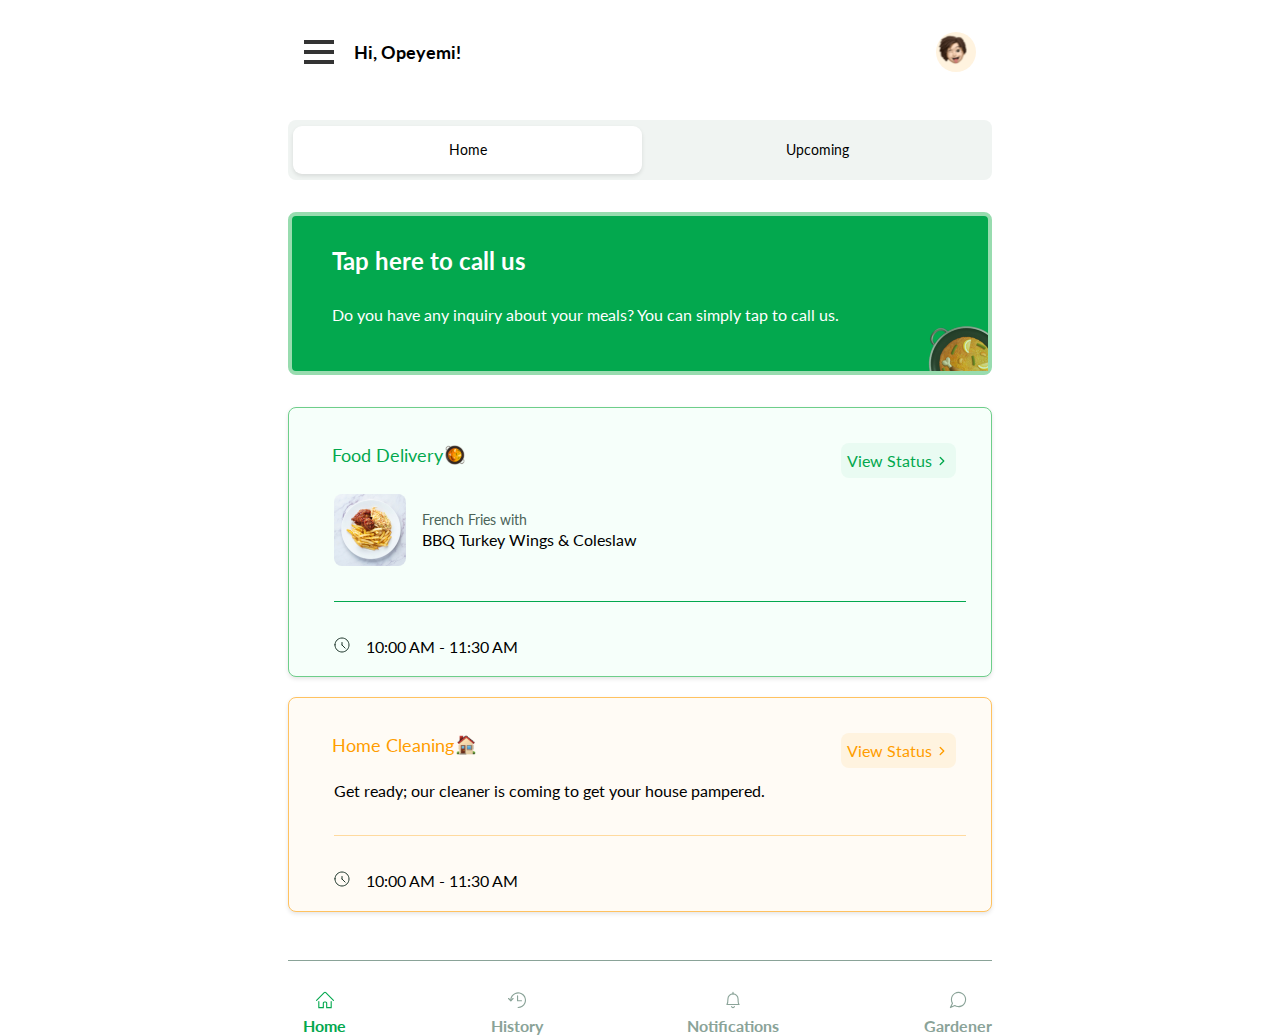
==== commit e09d9ea7: "cleaning up" ====
--- a/home.html
+++ b/home.html
@@ -5,8 +5,8 @@
     <meta http-equiv="X-UA-Compatible" content="IE=edge" />
     <meta name="viewport" content="width=device-width, initial-scale=1.0" />
     <link rel="stylesheet" href="./CSS/home.css" />
-    <link rel="stylesheet" href="./CSS/modal.css">
-    <link rel="stylesheet" href="./CSS/responsiveness.css">
+    <link rel="stylesheet" href="./CSS/modal.css" />
+    <link rel="stylesheet" href="./CSS/responsiveness.css" />
     <link rel="preconnect" href="https://fonts.googleapis.com" />
     <link rel="preconnect" href="https://fonts.gstatic.com" crossorigin />
     <link
@@ -16,13 +16,10 @@
     <script src="./JS/home.js" defer></script>
     <title>Document</title>
   </head>
-  <body class="container">
+  <body class="home-container">
     <header class="mobile-header">
       <div class="left-content">
-        <button
-          class="menu-toggle"
-          aria-label="Toggle Menu"
-        >
+        <button class="menu-toggle" aria-label="Toggle Menu">
           <span></span>
           <span></span>
           <span></span>
@@ -55,68 +52,110 @@
     </div>
 
     <div class="card-list">
-        <section class="cards coloured_1">
-          <div class="card-details">
-            <div class="card-descr">
-                <span class="descr-span" style="color: #03a84e;">Food Delivery</span>
-              <img src="./Assets/food.svg" alt="food" />
-            </div>
-            <div class="card-descr descr-p1 sizing-card-descr" id="getFoodDetails" style="background: #E9FBF2; padding: 6px; border-radius: 8px;">
-              <div > View Status </div>
-              <span><img src="./Assets/ArrowExpand.svg" alt="" /></span>
-            </div>
-          </div>
-          <div class="food-item time">
-            <img src="./Assets/BBQ(Plate).png" alt="order" class="food-image">
-            <div class="food-info">
-              <h2>French Fries with</h2>
-              <p>BBQ Turkey Wings & Coleslaw</p>
-            </div>
-          </div>
-          
-          <div class="line2"></div>
-          <div class="time">
-            <img src="./Assets/clock.svg" alt="time">
-            <p class="time-time">10:00 AM - 11:30 AM</p>
-          </div>
-        </section>
-        <section class="cards coloured_2">
-          <div class="card-details">
-            <div class="card-descr">
-                <span class="descr-span" style="color: #FF9D00;">Home Cleaning</span>
-              <img src="./Assets/cleaning.svg" alt="food" />
-            </div>
-            <div class="card-descr descr-p2 sizing-card-descr" id="getCleaningDetails" style="background: #FFF3DF; padding: 6px; border-radius: 8px;">
-              <span >View Status </span>
-              <span><img src="./Assets/CleaningExpand.svg" alt="" /></span>
-            </div>
-          </div>
-          <p class="time cleaning-details-time">Get ready; our cleaner is coming to get your house pampered.</p>
-          <div class="line"></div>
-          <div class="time">
-            <img src="./Assets/clock.svg" alt="time">
-            <p class="time-time">10:00 AM - 11:30 AM</p>
-          </div>
-        </section>
+      <section class="cards coloured_1">
+        <div class="card-details">
+          <div class="card-descr">
+            <span class="descr-span" style="color: #03a84e">Food Delivery</span>
+            <img src="./Assets/food.svg" alt="food" />
+          </div>
+          <div
+            class="card-descr descr-p1 sizing-card-descr"
+            id="getFoodDetails"
+            style="background: #e9fbf2; padding: 6px; border-radius: 8px"
+          >
+            <div>View Status</div>
+            <svg
+              class="svg"
+              width="16"
+              height="16"
+              viewBox="0 0 16 16"
+              fill="none"
+              xmlns="http://www.w3.org/2000/svg"
+            >
+              <path
+                d="M6.22217 11.5555L9.77772 7.99999L6.22217 4.44443"
+                stroke="#03A84E"
+                stroke-width="1.33333"
+                stroke-linecap="round"
+                stroke-linejoin="round"
+              />
+            </svg>
+          </div>
+        </div>
+        <div class="food-item time">
+          <img src="./Assets/BBQ(Plate).png" alt="order" class="food-image" />
+          <div class="food-info">
+            <h2>French Fries with</h2>
+            <p>BBQ Turkey Wings & Coleslaw</p>
+          </div>
+        </div>
+
+        <div class="line2"></div>
+        <div class="time">
+          <img src="./Assets/clock.svg" alt="time" />
+          <p class="time-time">10:00 AM - 11:30 AM</p>
+        </div>
+      </section>
+      <section class="cards coloured_2">
+        <div class="card-details">
+          <div class="card-descr">
+            <span class="descr-span" style="color: #ff9d00">Home Cleaning</span>
+            <img src="./Assets/cleaning.svg" alt="food" />
+          </div>
+          <div
+            class="card-descr descr-p2 sizing-card-descr"
+            id="getCleaningDetails"
+            style="background: #fff3df; padding: 6px; border-radius: 8px"
+          >
+            <span>View Status </span>
+            <svg
+              class="svg"
+              width="16"
+              height="16"
+              viewBox="0 0 16 16"
+              fill="none"
+              xmlns="http://www.w3.org/2000/svg"
+            >
+              <path
+                d="M6.22217 11.5555L9.77772 7.99999L6.22217 4.44443"
+                stroke="#FF9D00"
+                stroke-width="1.33333"
+                stroke-linecap="round"
+                stroke-linejoin="round"
+              />
+            </svg>
+          </div>
+        </div>
+        <p class="time cleaning-details-time">
+          Get ready; our cleaner is coming to get your house pampered.
+        </p>
+        <div class="line"></div>
+        <div class="time">
+          <img src="./Assets/clock.svg" alt="time" />
+          <p class="time-time">10:00 AM - 11:30 AM</p>
+        </div>
+      </section>
     </div>
 
     <div id="orderModal" class="modal">
       <div class="modal-content">
         <p class="modal-date">Mon, 08 Sep 2021</p>
-        <span class="close-btn" id='closeOrderBtn' onclick="closeModal()">&times;</span>
-        <div class="food-item ">
-          <img src="./Assets/food.svg" alt="order" class="order-img">
+        <span class="close-btn" id="closeOrderBtn" onclick="closeModal()"
+          >&times;</span
+        >
+        <div class="food-item">
+          <img src="./Assets/food.svg" alt="order" class="order-img" />
           <div class="food-info order-info">
             <h2>Order Status</h2>
             <h3>Order has arrived</h3>
           </div>
         </div>
         <div class="address-details food-info">
-          <h2 style="margin-bottom: 0.4rem;">Delivery Address</h2>
+          <h2 style="margin-bottom: 0.4rem">Delivery Address</h2>
           <p>No 6B, Radiators Spring, Lightning Estate, Lagos, Nigeria.</p>
         </div>
-        
-        <div >
+
+        <div>
           <ul class="orderProgress">
             <li class="orderProgress-item current">
               <section class="order-item">
@@ -124,7 +163,7 @@
                   <h3>Order has arrived</h3>
                   <p>10:56 AM</p>
                 </div>
-               <p>Your order has arrived at your location. Pick it up!</p> 
+                <p>Your order has arrived at your location. Pick it up!</p>
               </section>
             </li>
             <li class="orderProgress-item is-done">
@@ -133,9 +172,9 @@
                   <h3>Order on the way</h3>
                   <p>9:14 AM</p>
                 </div>
-               <p>Your order has been dispatched and is on the way to you.</p>
-              </section>
-              </li>
+                <p>Your order has been dispatched and is on the way to you.</p>
+              </section>
+            </li>
           </ul>
         </div>
       </div>
@@ -144,24 +183,24 @@
     <div id="cleaningModal" class="modal">
       <div class="modal-content">
         <p class="modal-date">Mon, 08 Sep 2021</p>
-        <span class="close-btn" id='closeCleaningBtn'>&times;</span>
-        <div class="food-item ">
-          <img src="./Assets/cleaning.svg" alt="order" class="order-img">
+        <span class="close-btn" id="closeCleaningBtn">&times;</span>
+        <div class="food-item">
+          <img src="./Assets/cleaning.svg" alt="order" class="order-img" />
           <div class="food-info order-info">
             <h2>Order Status</h2>
             <h3>Cleaning completed</h3>
           </div>
         </div>
-        <div class="address-details food-info" style="margin-bottom: 0;">
-          <h2 style="margin-bottom: 0.4rem;">Cleaning Address</h2>
+        <div class="address-details food-info" style="margin-bottom: 0">
+          <h2 style="margin-bottom: 0.4rem">Cleaning Address</h2>
           <p>No 6B, Radiators Spring, Lightning Estate, Lagos, Nigeria.</p>
         </div>
-        <div class="address-details food-info" style="margin-top: 0;">
-          <h2 style="margin-bottom: 0.4rem;">Cleaner</h2>
+        <div class="address-details food-info" style="margin-top: 0">
+          <h2 style="margin-bottom: 0.4rem">Cleaner</h2>
           <p>Kelechi Oguike</p>
         </div>
-        
-        <div >
+
+        <div>
           <ul class="orderProgress">
             <li class="orderProgress-item done">
               <section class="order-item sizing-order-item">
@@ -169,7 +208,7 @@
                   <h3>Cleaning completed</h3>
                   <p>4:01 PM</p>
                 </div>
-               <p>Give feedback.</p> 
+                <p>Give feedback.</p>
               </section>
             </li>
             <li class="orderProgress-item done">
@@ -178,27 +217,27 @@
                   <h3>Cleaning started</h3>
                   <p>2:35 PM</p>
                 </div>
-               <p>Your cleaner has started cleaning.</p>
-              </section>
-              </li>
-              <li class="orderProgress-item done">
-                <section class="order-item sizing-order-item">
-                  <div class="order-details">
-                    <h3>Cleaner has arrived</h3>
-                    <p>2:26 PM</p>
-                  </div>
-                 <p>Your cleaner has arrived at your location.</p>
-                </section>
-                </li>
-                <li class="orderProgress-item done">
-                  <section class="order-item sizing-order-item">
-                    <div class="order-details">
-                      <h3>Cleaner en route</h3>
-                      <p>12:22 PM</p>
-                    </div>
-                   <p>Your cleaner is on the way to your location!</p>
-                  </section>
-                  </li>
+                <p>Your cleaner has started cleaning.</p>
+              </section>
+            </li>
+            <li class="orderProgress-item done">
+              <section class="order-item sizing-order-item">
+                <div class="order-details">
+                  <h3>Cleaner has arrived</h3>
+                  <p>2:26 PM</p>
+                </div>
+                <p>Your cleaner has arrived at your location.</p>
+              </section>
+            </li>
+            <li class="orderProgress-item done">
+              <section class="order-item sizing-order-item">
+                <div class="order-details">
+                  <h3>Cleaner en route</h3>
+                  <p>12:22 PM</p>
+                </div>
+                <p>Your cleaner is on the way to your location!</p>
+              </section>
+            </li>
           </ul>
         </div>
       </div>
@@ -208,48 +247,47 @@
 
     <div class="footer-container">
       <div class="footer-icon_container">
-          <ul>
-              <li>
-                  <a href="home.html">
-                      <div class="footer-icon">
-                          <img src="./Assets/Home.svg" alt="Home">
-                      </div>
-                      <h6 style="color: #03A84E;">Home</h6>
-                  </a>
-              </li>
-          </ul>
-          <ul>
-              <li>
-                  <a href="#">
-                      <div class="footer-icon">
-                          <img src="./Assets/History.svg" alt="History">
-                      </div>
-                      <h6>History</h6>
-                  </a>
-              </li>
-          </ul>
-          <ul>
-              <li>
-                  <a href="#">
-                      <div class="footer-icon">
-                          <img src="./Assets/Notification.svg" alt="Notification Bell">
-                      </div>
-                      <h6>Notifications</h6>
-                  </a>
-              </li>
-          </ul>
-          <ul>
-              <li>
-                  <a href="#">
-                      <div class="footer-icon">
-                          <img src="./Assets/Chat.svg" alt="Chat">
-                      </div>
-                      <h6>Gardener</h6>
-                  </a>
-              </li>
-          </ul>
-      </div>
-  </div>
-
+        <ul>
+          <li>
+            <a href="home.html">
+              <div class="footer-icon">
+                <img src="./Assets/Home.svg" alt="Home" />
+              </div>
+              <h6 style="color: #03a84e">Home</h6>
+            </a>
+          </li>
+        </ul>
+        <ul>
+          <li>
+            <a href="#">
+              <div class="footer-icon">
+                <img src="./Assets/History.svg" alt="History" />
+              </div>
+              <h6>History</h6>
+            </a>
+          </li>
+        </ul>
+        <ul>
+          <li>
+            <a href="#">
+              <div class="footer-icon">
+                <img src="./Assets/Notification.svg" alt="Notification Bell" />
+              </div>
+              <h6>Notifications</h6>
+            </a>
+          </li>
+        </ul>
+        <ul>
+          <li>
+            <a href="#">
+              <div class="footer-icon">
+                <img src="./Assets/Chat.svg" alt="Chat" />
+              </div>
+              <h6>Gardener</h6>
+            </a>
+          </li>
+        </ul>
+      </div>
+    </div>
   </body>
 </html>
--- a/CSS/home.css
+++ b/CSS/home.css
@@ -12,7 +12,7 @@
   scroll-behavior: smooth;
 }
 
-.container {
+.home-container {
   background-color: white;
   margin: 1rem 7rem 0 7rem;
   display: flex;
@@ -155,14 +155,14 @@
 
 .line {
   height: 1px;
-  width: 87%;
+  width: 80%;
   margin: 35px;
   background: #ffda9f;
 }
 
 .line2 {
   height: 1px;
-  width: 87%;
+  width: 80%;
   margin: 35px;
   background: #03a84e;
 }
@@ -242,7 +242,7 @@
   display: flex;
   align-items: start;
   justify-content: start;
-  padding-left: 35px;
+  padding-left: 45px;
 }
 
 .time-time {
@@ -323,3 +323,11 @@
   justify-content: center;
   align-items: center;
 }
+
+.svg{
+  display: inline-block;
+    vertical-align: middle;
+    font-size: 16px; 
+    line-height: normal;
+    box-sizing: content-box;
+}
--- a/CSS/responsiveness.css
+++ b/CSS/responsiveness.css
@@ -18,9 +18,6 @@
   .info h1 {
     font-size: 20px;
   }
-  .underline {
-    width: 85%;
-  }
   .plan-right,
   .date-error .discount-input {
     font-size: 14px;
@@ -41,6 +38,10 @@
     height: 130px;
     width: 100%;
   }
+  .card .card_price {
+  padding-left: 43px;
+}
+
   .discount h2 {
     font-size: 16px;
     font-weight: 700;
@@ -54,7 +55,7 @@
     margin: 10rem 5rem 5rem 5rem;
   }
 
-  /*.profile-container h1 {
+  .profile-container h1 {
     font-size: 20px;
     font-weight: 700;
     line-height: 32px;
@@ -73,10 +74,10 @@
   .profile-container-btn {
     height: 50px;
     width: 250px;
-    margin-top: 10rem;
-  }
-
-  .container {
+    margin-top: 4rem;
+  }
+
+  .home-container {
     margin: 1rem 2rem 0 2rem;
   }
 
@@ -85,7 +86,7 @@
     padding: 20px 0 0 20px;
   }
   .cards {
-    height: 220px;
+    height: 225px;
     width: 100%;
   }
 
@@ -105,15 +106,20 @@
   .food-item {
     margin-top: 0;
     height: 60px;
+    padding-left: 28px;
   }
 
   .time-time {
     margin-bottom: 0;
   }
 
+  .time{
+    margin-left: 0.2rem;
+  }
+
   .line2,.line {
-   width: 89%;
-   margin-left: 20px;
+   width: 86%;
+   margin-left: 28px;
    margin-bottom: 2px;
   }
 
@@ -122,8 +128,7 @@
   }
 
   .cleaning-details-time{
-    padding-top: 0;
-    padding-bottom: 0;
+    padding: 0 0 0 1.5rem;
   }
 
   .modal-content {
@@ -135,14 +140,11 @@
     padding-top: 15px;
     margin-bottom: 0.5rem;
     border-radius: 8px;
-  } */
+  }
 
 }
 
 @media (min-width: 481px) and (max-width: 767px) {
-  .underline {
-    width: 71%;
-  }
   .card-list {
     grid-template-columns: repeat(1, 1fr);
   }
@@ -157,7 +159,7 @@
   .total-price {
     font-weight: 600 !important;
   }
-  /* .profile-container {
+  .profile-container {
     margin: 12rem 5rem 5rem 5rem;
   }
 
@@ -180,11 +182,7 @@
   .profile-container-btn {
     height: 50px;
     width: 250px;
-    margin-top: 12rem;
-  }
-
-  .container {
-    margin: 1rem 4rem 0 4rem;
+    margin-top: 11rem;
   }
 
   .cards {
@@ -193,7 +191,7 @@
   }
 
   .card-details, .time {
-    padding: 35px;
+    padding: 20px;
   }
 
   .descr-span {
@@ -208,10 +206,18 @@
   .food-item {
     margin-top: 0.6rem;
     height: 70px;
+    padding-left: 28px;
+
   }
 
   .time-time {
     margin-bottom: 0;
+  }
+  .time{
+    padding-left: 28px;
+  }
+  .cleaning-details-time{
+    padding: 0 0 0 1.6rem;
   }
 
   .line2,.line {
@@ -235,14 +241,14 @@
   }
 
   .modal-content {
-    width: 85%;
-  } */
+    width: 65%;
+  }
 }
 
 @media (min-width: 768px) and (max-width: 1024px) {
-  .underline {
-    width: 78%;
-  }
+   .wrapper, .home-container {
+    margin: 1rem 13rem 0 13rem;
+  } 
   .card-list {
     grid-template-columns: repeat(1, 1fr);
   }
@@ -289,8 +295,8 @@
   }
 
   .line2,.line {
-    width: 90%;
-    margin-left: 35px;
+    width: 87%;
+    margin-left: 45px;
    }
 
    .coloured_2{
@@ -308,11 +314,14 @@
   }
 
   .modal-content {
-    width: 80%;
+    width: 55%;
   }
 }
 
 @media (min-width: 1025px) and (max-width: 1280px) {
+  .wrapper,.home-container {
+    margin: 1rem 18rem 0 18rem;
+  } 
   .card-list {
     grid-template-columns: repeat(1, 1fr);
   }
@@ -332,8 +341,8 @@
   }
 
   .line2,.line {
-    width: 92%;
-    margin-left: 35px;
+    width: 90%;
+    margin-left: 45px;
    }
 
    .coloured_2{
@@ -359,14 +368,18 @@
   }
 
   .modal-content {
-    width: 70%;
-  }
-}
-
-@media (min-width: 1281px) {
-  .underline {
-    width: 85%;
-  }
+    width: 45%;
+  }
+
+  .profile-container-btn{
+    padding: 20px;
+  }
+}
+
+@media (min-width: 1281px){
+  .wrapper, .home-container {
+    margin: 1rem 24rem 0 24rem;
+  } 
   .card-list {
     grid-template-columns: repeat(1, 1fr);
   }
@@ -409,8 +422,16 @@
   }
 
   .line2,.line {
-    width: 95%;
-    margin-left: 35px;
+    width: 91%;
+    margin-left: 45px;
    }
 
-}
+   .modal-content {
+    width: 40%;
+  }
+
+  .profile-container-btn{
+    padding: 20px;
+  }
+
+}
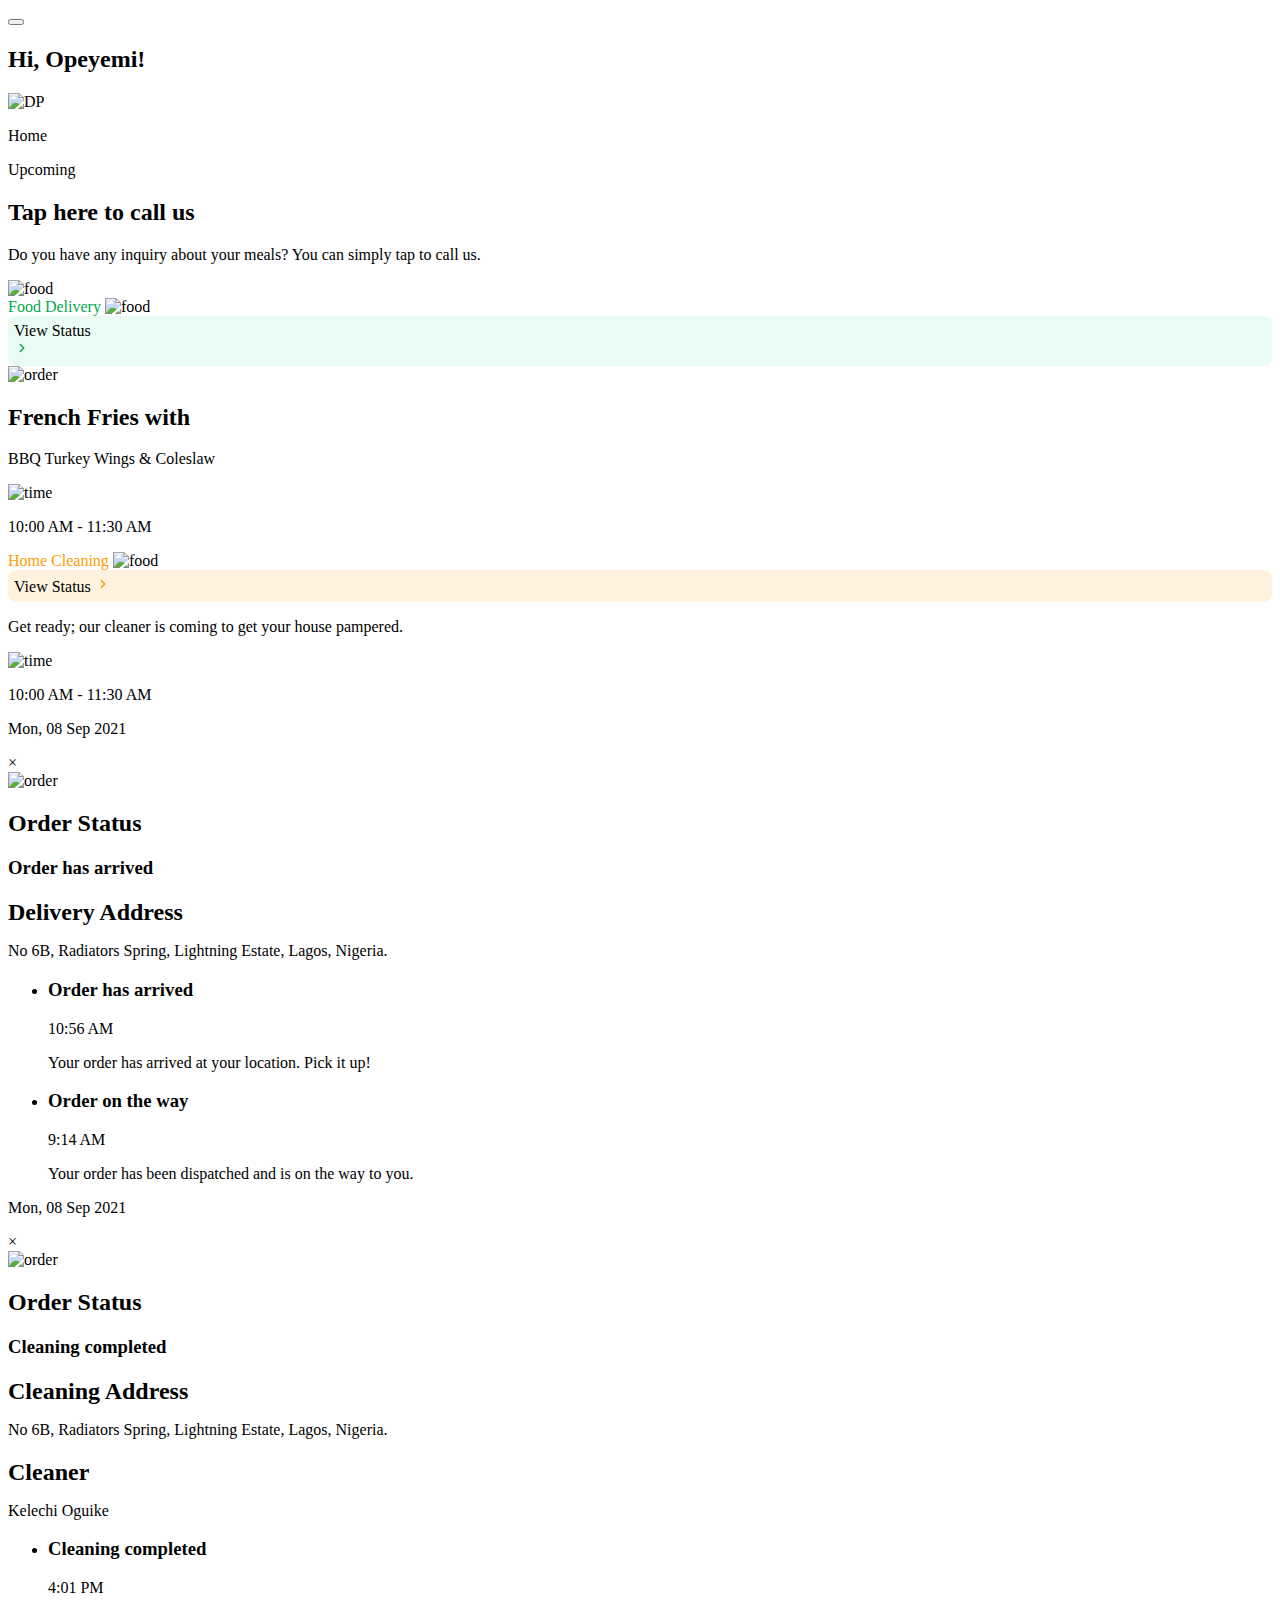
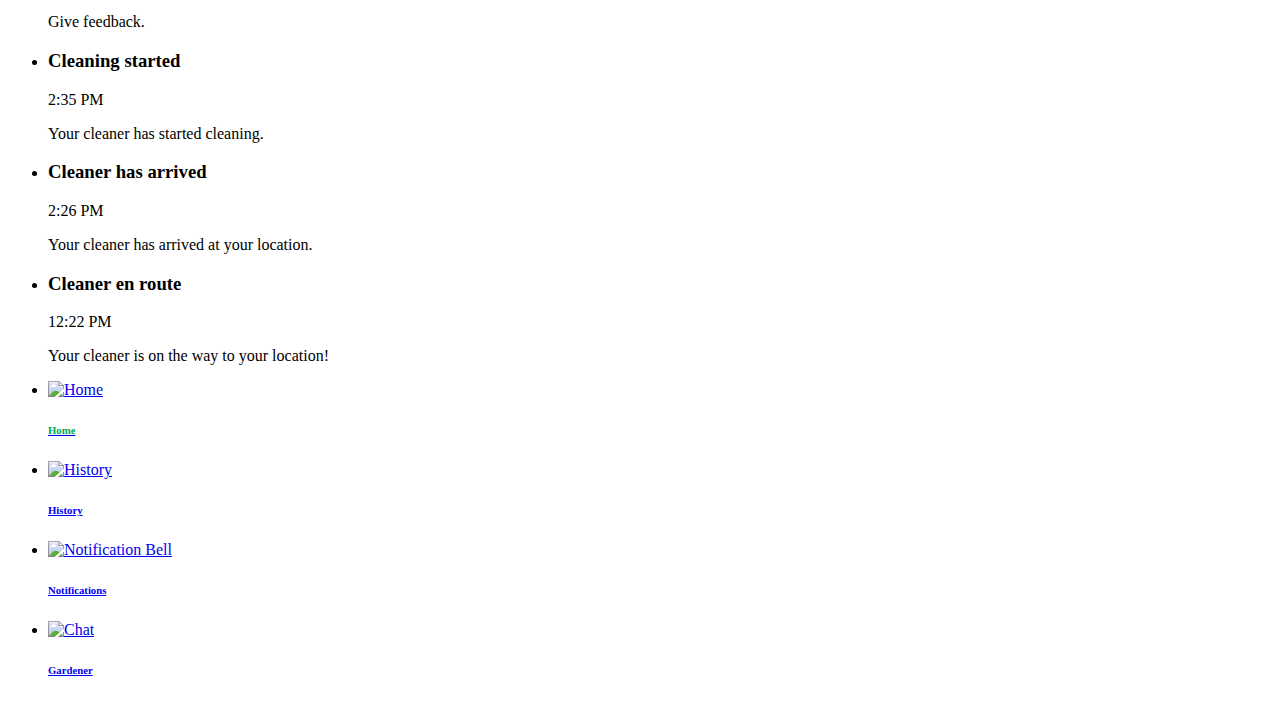
==== commit b219cbd4: "code refactoring and clean up" ====
--- a/home.html
+++ b/home.html
@@ -4,17 +4,17 @@
     <meta charset="UTF-8" />
     <meta http-equiv="X-UA-Compatible" content="IE=edge" />
     <meta name="viewport" content="width=device-width, initial-scale=1.0" />
-    <link rel="stylesheet" href="./CSS/home.css" />
-    <link rel="stylesheet" href="./CSS/modal.css" />
-    <link rel="stylesheet" href="./CSS/responsiveness.css" />
+    <link rel="stylesheet" href="./css/home.css" />
+    <link rel="stylesheet" href="./css/modal.css" />
+    <link rel="stylesheet" href="./css/responsiveness.css" />
     <link rel="preconnect" href="https://fonts.googleapis.com" />
     <link rel="preconnect" href="https://fonts.gstatic.com" crossorigin />
     <link
       href="https://fonts.googleapis.com/css2?family=Lato:ital,wght@0,100;0,300;0,400;0,700;0,900;1,400&display=swap"
       rel="stylesheet"
     />
-    <script src="./JS/home.js" defer></script>
-    <title>Document</title>
+    <script src="./js/home.js" defer></script>
+    <title>Home</title>
   </head>
   <body class="home-container">
     <header class="mobile-header">
@@ -29,7 +29,7 @@
       </div>
       <div class="picture right-content">
         <img
-          src="./Assets/profilepicture.svg  "
+          src="./assets/profilepicture.svg  "
           alt="DP"
           class="profilepicture"
         />
@@ -47,7 +47,7 @@
         Do you have any inquiry about your meals? You can simply tap to call us.
       </p>
       <div class="image">
-        <img src="./Assets/inquiry.svg" alt="food" />
+        <img src="./assets/inquiry.svg" alt="food" />
       </div>
     </div>
 
@@ -56,7 +56,7 @@
         <div class="card-details">
           <div class="card-descr">
             <span class="descr-span" style="color: #03a84e">Food Delivery</span>
-            <img src="./Assets/food.svg" alt="food" />
+            <img src="./assets/food.svg" alt="food" />
           </div>
           <div
             class="card-descr descr-p1 sizing-card-descr"
@@ -83,7 +83,7 @@
           </div>
         </div>
         <div class="food-item time">
-          <img src="./Assets/BBQ(Plate).png" alt="order" class="food-image" />
+          <img src="./assets/BBQ(Plate).png" alt="order" class="food-image" />
           <div class="food-info">
             <h2>French Fries with</h2>
             <p>BBQ Turkey Wings & Coleslaw</p>
@@ -92,7 +92,7 @@
 
         <div class="line2"></div>
         <div class="time">
-          <img src="./Assets/clock.svg" alt="time" />
+          <img src="./assets/clock.svg" alt="time" />
           <p class="time-time">10:00 AM - 11:30 AM</p>
         </div>
       </section>
@@ -100,7 +100,7 @@
         <div class="card-details">
           <div class="card-descr">
             <span class="descr-span" style="color: #ff9d00">Home Cleaning</span>
-            <img src="./Assets/cleaning.svg" alt="food" />
+            <img src="./assets/cleaning.svg" alt="food" />
           </div>
           <div
             class="card-descr descr-p2 sizing-card-descr"
@@ -131,7 +131,7 @@
         </p>
         <div class="line"></div>
         <div class="time">
-          <img src="./Assets/clock.svg" alt="time" />
+          <img src="./assets/clock.svg" alt="time" />
           <p class="time-time">10:00 AM - 11:30 AM</p>
         </div>
       </section>
@@ -144,7 +144,7 @@
           >&times;</span
         >
         <div class="food-item">
-          <img src="./Assets/food.svg" alt="order" class="order-img" />
+          <img src="./assets/food.svg" alt="order" class="order-img" />
           <div class="food-info order-info">
             <h2>Order Status</h2>
             <h3>Order has arrived</h3>
@@ -185,7 +185,7 @@
         <p class="modal-date">Mon, 08 Sep 2021</p>
         <span class="close-btn" id="closeCleaningBtn">&times;</span>
         <div class="food-item">
-          <img src="./Assets/cleaning.svg" alt="order" class="order-img" />
+          <img src="./assets/cleaning.svg" alt="order" class="order-img" />
           <div class="food-info order-info">
             <h2>Order Status</h2>
             <h3>Cleaning completed</h3>
@@ -251,7 +251,7 @@
           <li>
             <a href="home.html">
               <div class="footer-icon">
-                <img src="./Assets/Home.svg" alt="Home" />
+                <img src="./assets/Home.svg" alt="Home" />
               </div>
               <h6 style="color: #03a84e">Home</h6>
             </a>
@@ -261,7 +261,7 @@
           <li>
             <a href="#">
               <div class="footer-icon">
-                <img src="./Assets/History.svg" alt="History" />
+                <img src="./assets/History.svg" alt="History" />
               </div>
               <h6>History</h6>
             </a>
@@ -271,7 +271,7 @@
           <li>
             <a href="#">
               <div class="footer-icon">
-                <img src="./Assets/Notification.svg" alt="Notification Bell" />
+                <img src="./assets/Notification.svg" alt="Notification Bell" />
               </div>
               <h6>Notifications</h6>
             </a>
@@ -281,7 +281,7 @@
           <li>
             <a href="#">
               <div class="footer-icon">
-                <img src="./Assets/Chat.svg" alt="Chat" />
+                <img src="./assets/Chat.svg" alt="Chat" />
               </div>
               <h6>Gardener</h6>
             </a>
